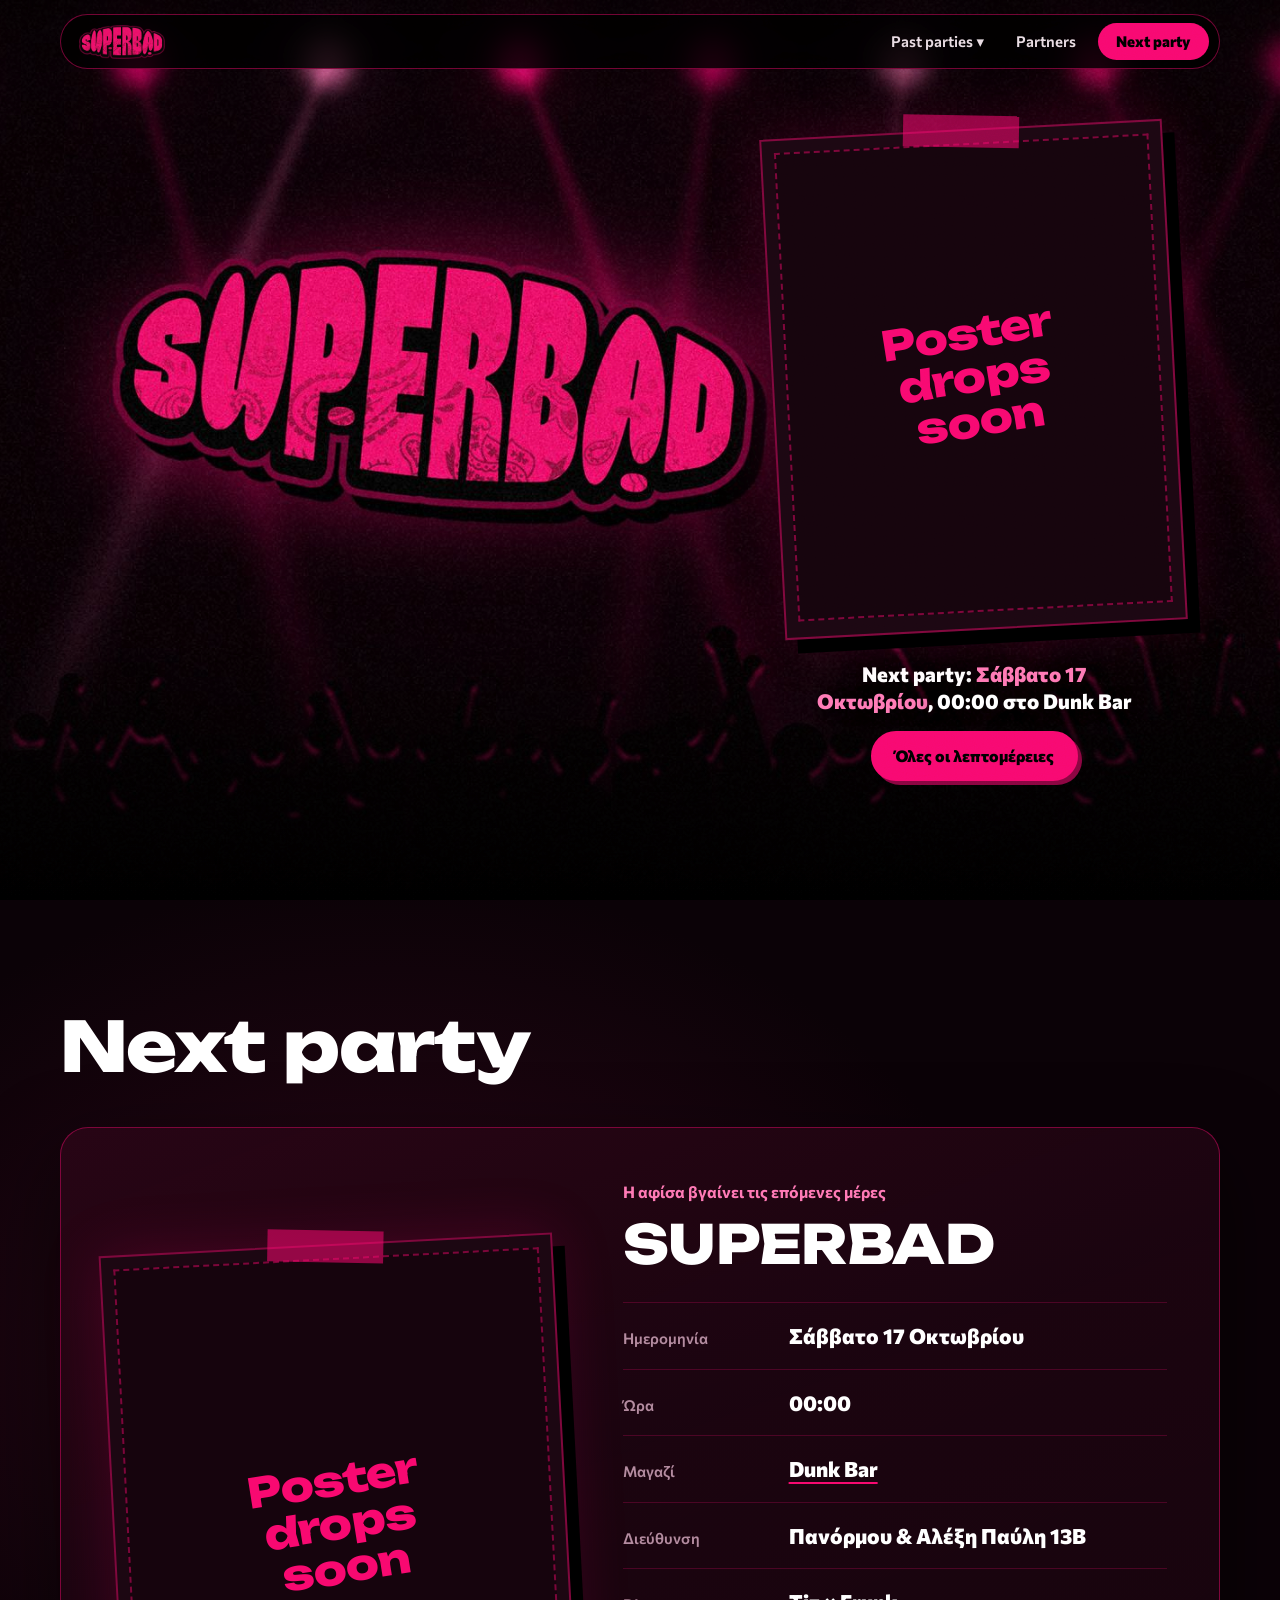
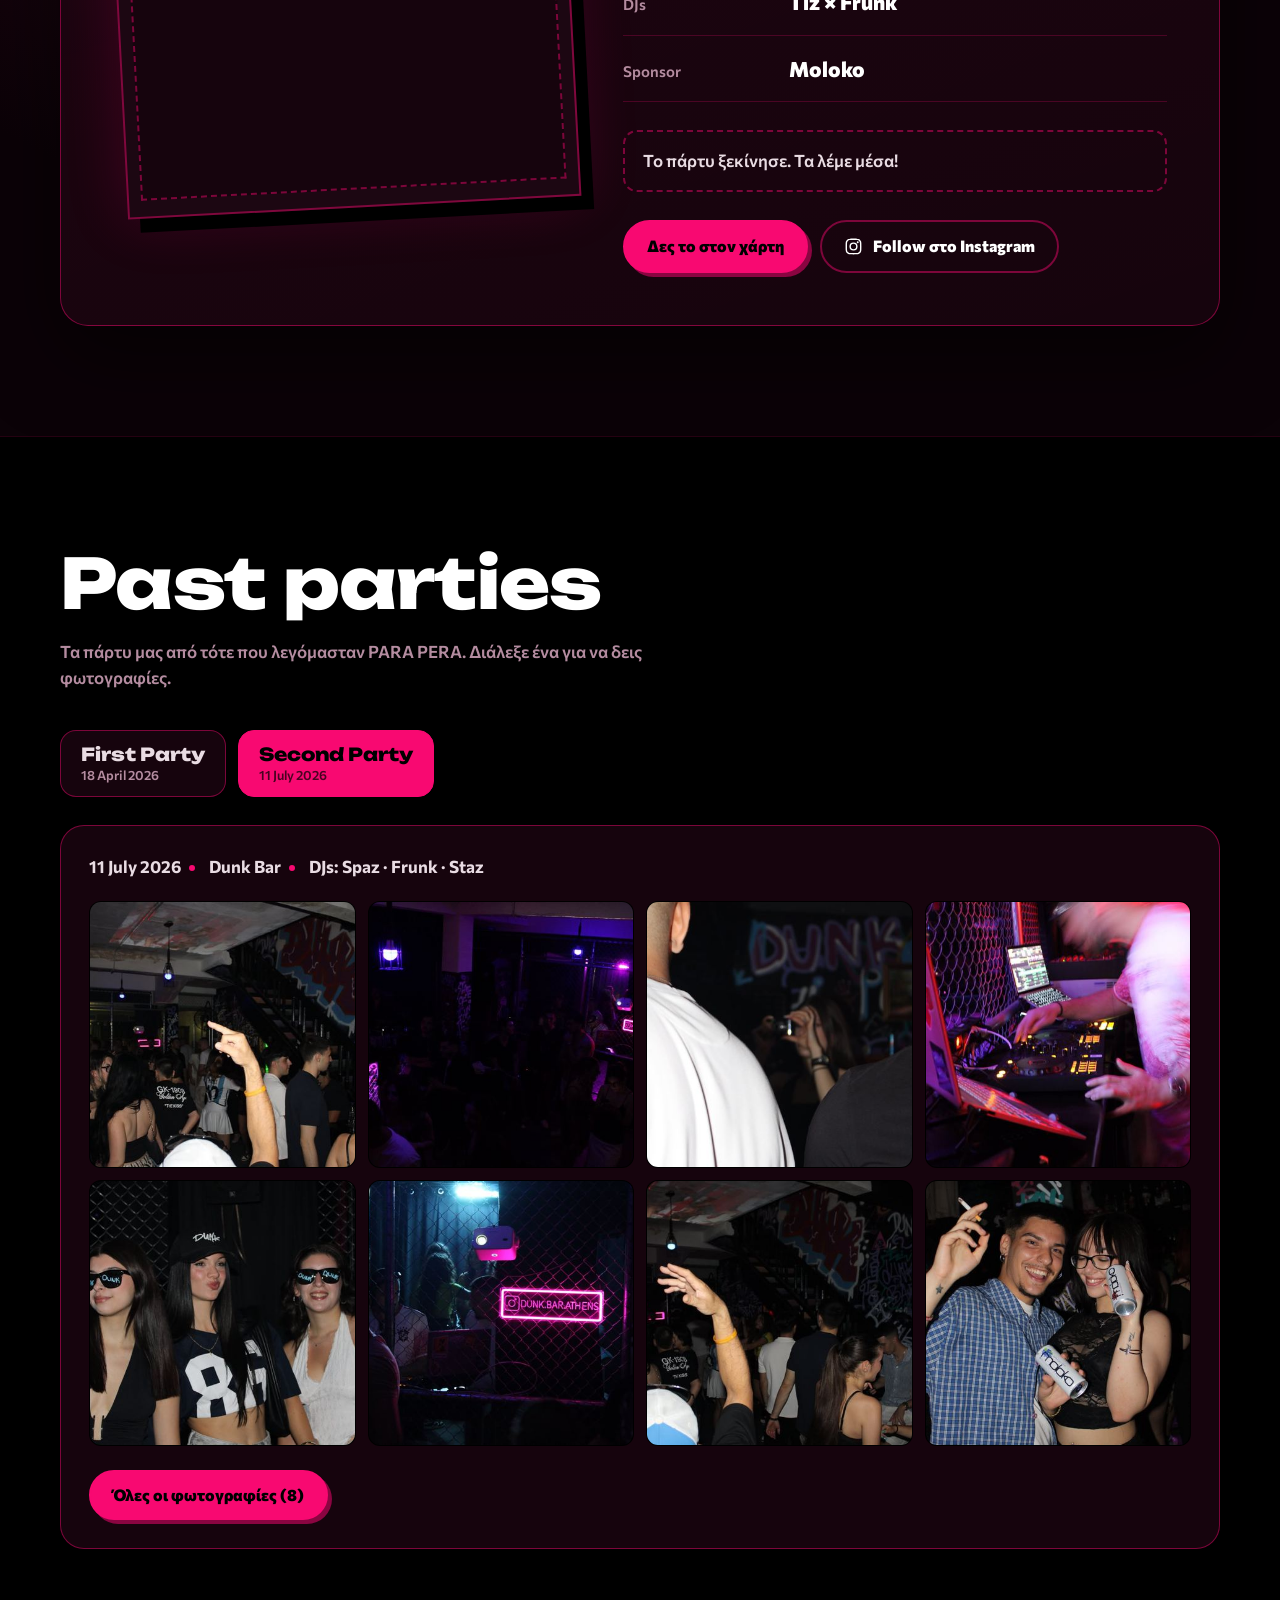
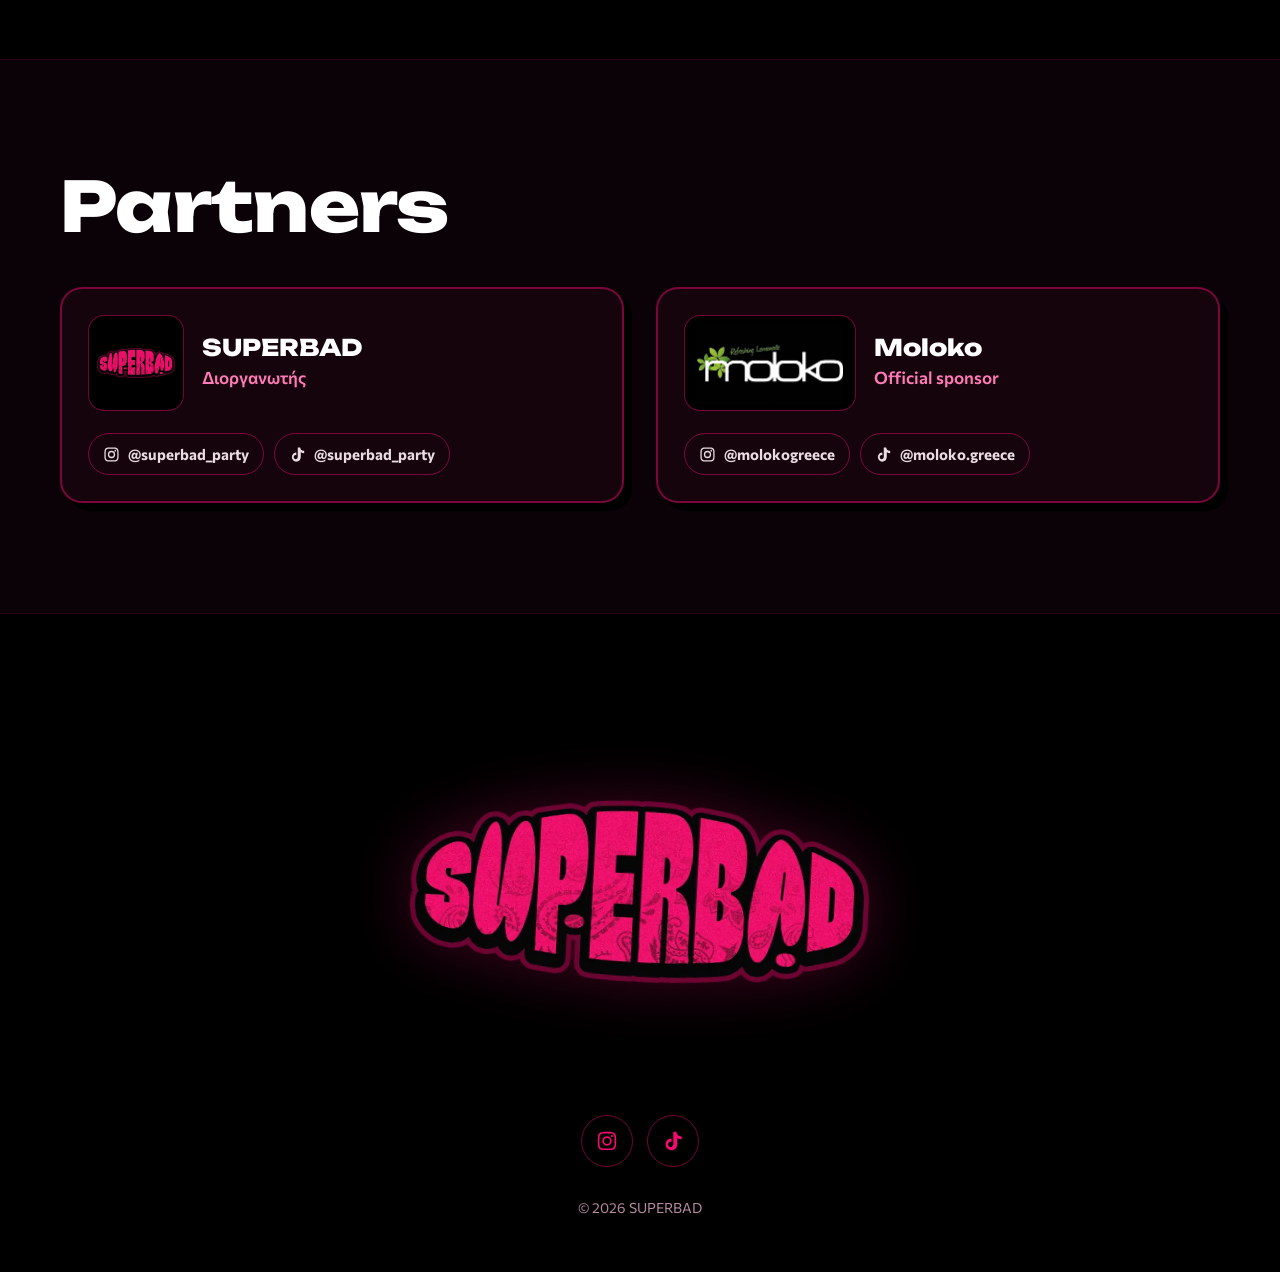
==== index.html @ ef4e2b8a "Add files via upload" ====
<!DOCTYPE html>
<html lang="el">
<head>
<meta charset="UTF-8">
<meta name="viewport" content="width=device-width, initial-scale=1">
<title>SUPERBAD</title>
<meta name="description" content="SUPERBAD — φοιτητικό πάρτυ. Ημερομηνία, μαγαζί και lineup του επόμενου πάρτυ.">
<meta property="og:title" content="SUPERBAD">
<meta property="og:description" content="Φοιτητικό πάρτυ. Δες πότε και πού είναι το επόμενο.">
<meta property="og:image" content="logo-sticker.svg">
<meta property="og:type" content="website">
<meta name="color-scheme" content="dark">
<meta name="theme-color" content="#000000">
<link rel="icon" href="logo-sticker.svg" type="image/svg+xml">

<!-- Βάφει μαύρο πριν φορτώσει το CSS, για να μην αναβοσβήνει λευκό -->
<style>html,body{background:#000;margin:0}</style>

<link rel="preconnect" href="https://fonts.googleapis.com">
<link rel="preconnect" href="https://fonts.gstatic.com" crossorigin>
<link rel="stylesheet" href="https://fonts.googleapis.com/css2?family=Unbounded:wght@700;800&family=Commissioner:wght@400;600;700;800&display=swap">
<link rel="stylesheet" href="styles.css?v=7">
</head>
<body>
<svg width="0" height="0" style="position:absolute" aria-hidden="true">
  <symbol id="i-ig" viewBox="0 0 24 24"><path fill="currentColor" d="M12 2c2.717 0 3.056.01 4.122.06 1.065.05 1.79.217 2.428.465.66.254 1.216.598 1.772 1.153.509.5.902 1.105 1.153 1.772.247.637.415 1.363.465 2.428.047 1.066.06 1.405.06 4.122 0 2.717-.01 3.056-.06 4.122-.05 1.065-.218 1.79-.465 2.428a4.883 4.883 0 0 1-1.153 1.772c-.5.508-1.104.902-1.772 1.153-.637.247-1.363.415-2.428.465-1.066.047-1.405.06-4.122.06-2.717 0-3.056-.01-4.122-.06-1.065-.05-1.79-.218-2.428-.465a4.89 4.89 0 0 1-1.772-1.153 4.904 4.904 0 0 1-1.153-1.772c-.248-.637-.415-1.363-.465-2.428C2.013 15.056 2 14.717 2 12c0-2.717.01-3.056.06-4.122.05-1.066.217-1.79.465-2.428a4.88 4.88 0 0 1 1.153-1.772A4.897 4.897 0 0 1 5.45 2.525c.638-.248 1.362-.415 2.428-.465C8.944 2.013 9.283 2 12 2zm0 1.802c-2.67 0-2.987.01-4.04.059-.976.045-1.505.207-1.858.344-.466.181-.8.398-1.15.748-.35.35-.566.683-.747 1.15-.137.353-.3.882-.344 1.857-.05 1.053-.06 1.37-.06 4.04 0 2.67.01 2.987.06 4.04.045.976.207 1.505.344 1.858.181.466.397.8.747 1.15.35.35.684.566 1.15.747.353.137.882.3 1.858.344 1.052.05 1.369.06 4.04.06 2.67 0 2.987-.01 4.04-.06.976-.045 1.505-.207 1.857-.344.467-.181.8-.398 1.15-.748.35-.35.566-.683.747-1.15.137-.352.3-.881.344-1.857.05-1.053.06-1.37.06-4.04 0-2.67-.01-2.987-.06-4.04-.045-.976-.207-1.504-.344-1.857a3.097 3.097 0 0 0-.747-1.15 3.098 3.098 0 0 0-1.15-.748c-.352-.137-.881-.3-1.857-.344-1.053-.05-1.37-.06-4.04-.06zm0 3.064a5.135 5.135 0 1 1 0 10.27 5.135 5.135 0 0 1 0-10.27zm0 8.468a3.333 3.333 0 1 0 0-6.666 3.333 3.333 0 0 0 0 6.666zm6.538-8.671a1.2 1.2 0 1 1-2.4 0 1.2 1.2 0 0 1 2.4 0z"/></symbol>
  <symbol id="i-tt" viewBox="0 0 24 24"><path fill="currentColor" d="M19.59 6.69a4.83 4.83 0 0 1-3.77-4.25V2h-3.45v13.67a2.89 2.89 0 0 1-5.2 1.74 2.89 2.89 0 0 1 2.31-4.64 2.93 2.93 0 0 1 .88.13V9.4a6.84 6.84 0 0 0-1-.05A6.33 6.33 0 0 0 5.8 20.1a6.34 6.34 0 0 0 10.86-4.43V8.66a8.16 8.16 0 0 0 4.77 1.52V6.7a4.85 4.85 0 0 1-1.84-.01Z"/></symbol>
</svg>

<!-- NAV -->
<header class="site-nav">
  <a href="#home" class="nav-logo" aria-label="SUPERBAD, αρχή σελίδας"><img src="logo-sticker.svg" alt="SUPERBAD" width="81" height="34"></a>
  <nav class="nav-links" aria-label="Κύριο μενού">
    <div class="nav-past" id="navPast" hidden>
      <button class="nav-past-trigger" id="navPastTrigger" type="button" aria-expanded="false" aria-controls="navPastMenu">Past parties ▾</button>
      <div class="nav-past-menu" id="navPastMenu"></div>
    </div>
    <a href="#partners" class="nav-link">Partners</a>
    <a href="#next" class="nav-cta">Next party</a>
  </nav>
  <button class="nav-mobile-btn" id="mobileBtn" type="button" aria-expanded="false" aria-controls="mobileMenu">Menu</button>
</header>
<div class="nav-mobile-menu" id="mobileMenu">
  <a href="#next" onclick="closeMobile()">Next party</a>
  <div id="mobilePastList"></div>
  <a href="#partners" onclick="closeMobile()">Partners</a>
</div>

<!-- HERO: video με το logo αριστερά, αφίσα δεξιά -->
<section class="hero" id="home">
  <div class="hero-media">
    <video class="hero-video" autoplay muted loop playsinline preload="auto" disablepictureinpicture disableremoteplayback poster="hero-bg.jpg">
      <source src="hero.mp4" type="video/mp4">
      <source src="hero.mov" type="video/mp4">
    </video>
    <div class="hero-shade"></div>
  </div>

  <div class="hero-inner">
    <h1 class="sr-only">SUPERBAD</h1>
    <div class="hero-side">
      <figure class="poster hero-poster">
        <div class="poster-ph"><span class="display">Poster<br>drops<br>soon</span></div>
        <img class="js-poster" alt="Αφίσα του επόμενου πάρτυ" hidden>
      </figure>
      <p class="hero-sub" id="heroSub">Το επόμενο πάρτυ ανακοινώνεται σύντομα.</p>
      <a class="btn hero-btn" href="#next">Όλες οι λεπτομέρειες</a>
    </div>
  </div>

</section>

<!-- NEXT PARTY -->
<section class="section next" id="next">
  <div class="wrap">
    <h2 class="section-title display">Next party</h2>

    <div class="party">
      <figure class="poster">
        <div class="poster-ph"><span class="display">Poster<br>drops<br>soon</span></div>
        <img class="js-poster" alt="Αφίσα του επόμενου πάρτυ" hidden>
      </figure>

      <article class="info" aria-labelledby="nName">
        <p id="nTagline" class="info-tag">Coming soon</p>
        <h3 id="nName" class="info-title display">SUPERBAD</h3>
        <dl class="info-rows">
          <div class="info-row"><dt>Ημερομηνία</dt><dd id="nDate">TBA</dd></div>
          <div class="info-row"><dt>Ώρα</dt><dd id="nTime">TBA</dd></div>
          <div class="info-row"><dt>Μαγαζί</dt><dd id="nVenue">TBA</dd></div>
          <div class="info-row"><dt>Διεύθυνση</dt><dd id="nAddress">TBA</dd></div>
          <div class="info-row"><dt>DJs</dt><dd id="nOnDeck">TBA</dd></div>
          <div class="info-row"><dt>Sponsor</dt><dd id="nSponsor">TBA</dd></div>
        </dl>

        <div class="countdown" id="countdown" hidden>
          <div class="cd-unit"><span class="cd-num" id="cdD">00</span><span class="cd-lbl">μέρες</span></div>
          <div class="cd-unit"><span class="cd-num" id="cdH">00</span><span class="cd-lbl">ώρες</span></div>
          <div class="cd-unit"><span class="cd-num" id="cdM">00</span><span class="cd-lbl">λεπτά</span></div>
          <div class="cd-unit"><span class="cd-num" id="cdS">00</span><span class="cd-lbl">δεύτ.</span></div>
        </div>
        <p class="soon-note" id="soonNote">Η ημερομηνία βγαίνει σύντομα. Κάνε follow για να μη το χάσεις.</p>

        <div class="info-actions">
          <a class="btn" id="nMap" href="#" target="_blank" rel="noopener" hidden>Δες το στον χάρτη</a>
          <a class="btn ghost" id="nCta" href="https://www.instagram.com/superbad_party/" target="_blank" rel="noopener"><svg aria-hidden="true"><use href="#i-ig"/></svg>Follow στο Instagram</a>
        </div>
      </article>
    </div>
  </div>
</section>

<!-- PAST PARTIES (από το PAST_EVENTS στο events.js) -->
<section class="section past" id="past" hidden>
  <div class="wrap">
    <h2 class="section-title display">Past parties</h2>
    <p class="past-intro">Τα πάρτυ μας από τότε που λεγόμασταν PARA PERA. Διάλεξε ένα για να δεις φωτογραφίες.</p>
    <div class="pp-tabs" id="ppTabs" role="tablist" aria-label="Προηγούμενα πάρτυ"></div>
    <div class="pp-panel" id="ppPanel" role="tabpanel"></div>
  </div>
</section>

<!-- PARTNERS -->
<section class="section partners" id="partners">
  <div class="wrap">
    <h2 class="section-title display">Partners</h2>
    <div class="partner-row">

      <div class="partner">
        <div class="partner-head">
          <img src="logo-sticker.svg" alt="" class="partner-logo">
          <div>
            <div class="partner-name">SUPERBAD</div>
            <div class="partner-role">Διοργανωτής</div>
          </div>
        </div>
        <div class="partner-links">
          <a class="chip js-ig" href="https://www.instagram.com/superbad_party/" target="_blank" rel="noopener"><svg aria-hidden="true"><use href="#i-ig"/></svg><span class="js-ig-handle">@superbad_party</span></a>
          <a class="chip js-tt" href="https://www.tiktok.com/@superbad_party" target="_blank" rel="noopener"><svg aria-hidden="true"><use href="#i-tt"/></svg><span class="js-tt-handle">@superbad_party</span></a>
        </div>
      </div>

      <div class="partner">
        <div class="partner-head">
          <img src="moloko-logo.jpg" alt="" class="partner-logo rect">
          <div>
            <div class="partner-name">Moloko</div>
            <div class="partner-role">Official sponsor</div>
          </div>
        </div>
        <div class="partner-links">
          <a class="chip" href="https://www.instagram.com/molokogreece/" target="_blank" rel="noopener"><svg aria-hidden="true"><use href="#i-ig"/></svg><span>@molokogreece</span></a>
          <a class="chip" href="https://www.tiktok.com/@moloko.greece" target="_blank" rel="noopener"><svg aria-hidden="true"><use href="#i-tt"/></svg><span>@moloko.greece</span></a>
        </div>
      </div>

    </div>
  </div>
</section>

<!-- FOOTER -->
<footer class="site-footer">
  <img src="logo-sticker.svg" alt="SUPERBAD" class="footer-logo" width="900" height="375" loading="lazy">
  <div class="footer-social">
    <a class="js-ig" href="https://www.instagram.com/superbad_party/" target="_blank" rel="noopener" aria-label="Instagram"><svg aria-hidden="true"><use href="#i-ig"/></svg></a>
    <a class="js-tt" href="https://www.tiktok.com/@superbad_party" target="_blank" rel="noopener" aria-label="TikTok"><svg aria-hidden="true"><use href="#i-tt"/></svg></a>
  </div>
  <p class="footer-copy">© <span id="yr"></span> SUPERBAD</p>
</footer>

<script src="events.js?v=7"></script>
<script>
document.getElementById('yr').textContent = new Date().getFullYear();
const $ = id => document.getElementById(id);
const isSet = v => v && v !== 'TBA';

/* Social links από το SOCIALS στο events.js */
if (typeof SOCIALS !== 'undefined') {
  document.querySelectorAll('.js-ig').forEach(a => a.href = `https://www.instagram.com/${SOCIALS.instagram}/`);
  document.querySelectorAll('.js-tt').forEach(a => a.href = `https://www.tiktok.com/@${SOCIALS.tiktok}`);
  document.querySelectorAll('.js-ig-handle').forEach(s => s.textContent = '@' + SOCIALS.instagram);
  document.querySelectorAll('.js-tt-handle').forEach(s => s.textContent = '@' + SOCIALS.tiktok);
  $('nCta').href = `https://www.instagram.com/${SOCIALS.instagram}/`;
}

/* Next party */
const N = typeof NEXT_EVENT !== 'undefined' ? NEXT_EVENT : {};
if (N.poster) {
  document.querySelectorAll('.js-poster').forEach(img => { img.src = N.poster; img.hidden = false; });
  document.querySelectorAll('.poster-ph').forEach(ph => ph.hidden = true);
}
const setText = (id, v) => { if (v) $(id).textContent = v; };
setText('nName', N.name);
setText('nTagline', N.tagline);
setText('nDate', N.date);
setText('nTime', N.time);
setText('nAddress', N.address);
setText('nSponsor', N.sponsor);
if (N.onDeck) $('nOnDeck').textContent = Array.isArray(N.onDeck) ? N.onDeck.join(' × ') : N.onDeck;
if (N.venueUrl && isSet(N.venue)) {
  $('nVenue').innerHTML = `<a href="${N.venueUrl}" target="_blank" rel="noopener">${N.venue}</a>`;
  $('nMap').href = N.venueUrl; $('nMap').hidden = false;
} else setText('nVenue', N.venue);

/* Γραμμή κάτω από την αφίσα στην πρώτη οθόνη */
if (isSet(N.date)) {
  $('heroSub').innerHTML = `Next party: <span>${N.date}</span>${isSet(N.time) ? ', ' + N.time : ''}${isSet(N.venue) ? ' στο ' + N.venue : ''}`;
}

/* Countdown: δείχνεται μόνο όταν υπάρχει iso ημερομηνία */
if (N.iso && !isNaN(new Date(N.iso))) {
  const target = new Date(N.iso).getTime();
  const pad = n => String(n).padStart(2, '0');
  const tick = () => {
    const d = Math.max(0, target - Date.now());
    $('cdD').textContent = pad(Math.floor(d / 864e5));
    $('cdH').textContent = pad(Math.floor(d / 36e5) % 24);
    $('cdM').textContent = pad(Math.floor(d / 6e4) % 60);
    $('cdS').textContent = pad(Math.floor(d / 1e3) % 60);
    if (d === 0) { $('countdown').hidden = true; $('soonNote').hidden = false; $('soonNote').textContent = 'Το πάρτυ ξεκίνησε. Τα λέμε μέσα!'; }
  };
  $('countdown').hidden = false; $('soonNote').hidden = true;
  tick(); setInterval(tick, 1000);
}

/* Past parties: εμφανίζονται μόνο αν υπάρχουν */
const PAST = typeof PAST_EVENTS !== 'undefined' ? PAST_EVENTS : [];
if (PAST.length) {
  $('past').hidden = false;
  $('navPast').hidden = false;
  const thumbsOf = e => (typeof getThumbUrls === 'function' ? getThumbUrls(e) : getPhotoUrls(e));
  $('ppTabs').innerHTML = PAST.map((e, i) =>
    `<button class="pp-tab" type="button" role="tab" data-i="${i}" aria-selected="false">${e.label}<small>${e.date}</small></button>`).join('');
  const showParty = i => {
    const e = PAST[i];
    document.querySelectorAll('.pp-tab').forEach(t => t.setAttribute('aria-selected', t.dataset.i == i));
    const thumbs = thumbsOf(e);
    const meta = [e.date, e.venue, e.lineup ? 'DJs: ' + e.lineup : ''].filter(Boolean);
    $('ppPanel').innerHTML = `
      <p class="pp-meta">${meta.map(m => `<span>${m}</span>`).join('')}</p>
      <div class="pp-grid">${thumbs.slice(0, 8).map((t, k) =>
        `<a class="pp-photo" href="past.html?event=${e.slug}&photo=${k + 1}" aria-label="Φωτογραφία ${k + 1}"><img src="${t}" alt="" loading="lazy" onerror="this.onerror=null;this.src=this.src.replace('/thumbs/','/')"></a>`).join('')}</div>
      <a class="btn pp-all" href="past.html?event=${e.slug}">Όλες οι φωτογραφίες (${thumbs.length})</a>`;
  };
  document.querySelectorAll('.pp-tab').forEach(t => t.addEventListener('click', () => showParty(+t.dataset.i)));
  showParty(PAST.length - 1);
  $('navPastMenu').innerHTML = PAST.map(e => `<a href="past.html?event=${e.slug}">${e.label}</a>`).join('');
  $('mobilePastList').innerHTML = PAST.map(e => `<a href="past.html?event=${e.slug}" onclick="closeMobile()">${e.label}</a>`).join('');

  const trigger = $('navPastTrigger'), menu = $('navPastMenu');
  trigger.addEventListener('click', e => {
    e.stopPropagation();
    const open = menu.classList.toggle('open');
    trigger.setAttribute('aria-expanded', open);
  });
  document.addEventListener('click', e => {
    if (!$('navPast').contains(e.target)) { menu.classList.remove('open'); trigger.setAttribute('aria-expanded', false); }
  });
}

/* Mobile menu */
const mBtn = $('mobileBtn'), mMenu = $('mobileMenu');
mBtn.addEventListener('click', () => {
  const o = mMenu.classList.toggle('open');
  mBtn.textContent = o ? 'Close' : 'Menu';
  mBtn.setAttribute('aria-expanded', o);
});
/* Video: παίζει μόνο του. Αν το κινητό το μπλοκάρει (π.χ. εξοικονόμηση μπαταρίας),
   δείχνουμε την ακίνητη εικόνα αντί για κουμπί play. */
const heroVideo = document.querySelector('.hero-video');
if (heroVideo) {
  heroVideo.muted = true; heroVideo.defaultMuted = true;
  const p = heroVideo.play();
  if (p && p.catch) p.catch(() => heroVideo.classList.add('no-autoplay'));
  const retry = () => heroVideo.play().then(() => heroVideo.classList.remove('no-autoplay')).catch(() => {});
  document.addEventListener('touchstart', retry, { once: true, passive: true });
  document.addEventListener('click', retry, { once: true });
}

function closeMobile() {
  mMenu.classList.remove('open');
  mBtn.textContent = 'Menu';
  mBtn.setAttribute('aria-expanded', false);
}
</script>
</body>
</html>
---- styles.css ----
/* =========================================================
   SUPERBAD — styles.css
   Σκοτεινό site: μαύρο / σκούρο μωβ-ροζ, με το ροζ του logo
   μόνο σαν τόνο (τίτλοι, κουμπιά, περιγράμματα).
   ========================================================= */

:root {
  --pink:    #F80971;   /* το ροζ του logo */
  --pink-lt: #FF7AB6;
  --bruise:  #8A0541;   /* σκούρο ροζ από το paisley */
  --ink:     #000000;
  --night:   #0B0207;   /* φόντο ενοτήτων */
  --plum:    #16040D;   /* κάρτες */
  --line:    rgba(248, 9, 113, .45);
  --white:   #FFFFFF;
  --soft:    #E9DCE3;   /* κείμενο, πιο μαλακό από το λευκό */
  --muted:   #B48CA0;

  --f-display: "Unbounded", "Commissioner", "Arial Black", system-ui, sans-serif;
  --f-body:    "Commissioner", system-ui, -apple-system, "Segoe UI", sans-serif;
}

*, *::before, *::after { box-sizing: border-box; }
html { scroll-behavior: smooth; scroll-padding-top: 90px; }
body {
  margin: 0;
  background: var(--ink);
  color: var(--soft);
  font-family: var(--f-body);
  font-size: 17px;
  line-height: 1.5;
  -webkit-font-smoothing: antialiased;
  overflow-x: hidden;
}
img { max-width: 100%; display: block; }
a { color: inherit; }
::selection { background: var(--pink); color: var(--ink); }
:focus-visible { outline: 3px solid var(--pink-lt); outline-offset: 3px; border-radius: 4px; }
[hidden] { display: none !important; }

/* κόκκος, σαν το print του logo */
body::after {
  content: ""; position: fixed; inset: 0; pointer-events: none; z-index: 100;
  opacity: .10; mix-blend-mode: overlay;
  background-image: url("data:image/svg+xml,%3Csvg xmlns='http://www.w3.org/2000/svg' width='160' height='160'%3E%3Cfilter id='n'%3E%3CfeTurbulence type='fractalNoise' baseFrequency='.9' numOctaves='2' stitchTiles='stitch'/%3E%3C/filter%3E%3Crect width='100%25' height='100%25' filter='url(%23n)'/%3E%3C/svg%3E");
}

.display { font-family: var(--f-display); font-weight: 800; line-height: 1.05; letter-spacing: -.01em; }
.sr-only { position: absolute; width: 1px; height: 1px; overflow: hidden; clip: rect(0 0 0 0); white-space: nowrap; }

/* ---------------- NAV ---------------- */
.site-nav {
  position: fixed; top: 14px; left: 50%; transform: translateX(-50%);
  width: min(1160px, calc(100% - 28px)); z-index: 50;
  display: flex; align-items: center; justify-content: space-between; gap: 16px;
  padding: 8px 10px 8px 18px;
  background: rgba(0,0,0,.82); backdrop-filter: blur(10px); -webkit-backdrop-filter: blur(10px);
  border: 1.5px solid var(--line); border-radius: 999px;
}
.nav-logo img { height: 34px; width: auto; }
.nav-links { display: flex; align-items: center; gap: 4px; }
.nav-link, .nav-past-trigger {
  font: 600 15px/1 var(--f-body); color: var(--soft); text-decoration: none;
  padding: 10px 14px; border-radius: 999px; background: none; border: 0; cursor: pointer;
}
.nav-link:hover, .nav-past-trigger:hover { color: var(--pink-lt); }
.nav-cta {
  font: 800 15px/1 var(--f-body); color: var(--ink); text-decoration: none;
  background: var(--pink); padding: 11px 18px; border-radius: 999px; margin-left: 4px;
}
.nav-cta:hover { background: var(--pink-lt); }
.nav-past { position: relative; }
.nav-past-menu {
  display: none; position: absolute; top: calc(100% + 12px); left: 50%; transform: translateX(-50%);
  min-width: 200px; padding: 8px; background: var(--plum); border: 1.5px solid var(--line); border-radius: 14px;
  box-shadow: 0 18px 40px rgba(0,0,0,.6);
}
.nav-past-menu.open { display: grid; }
.nav-past-menu a { padding: 10px 12px; border-radius: 8px; text-decoration: none; font-weight: 700; color: var(--soft); }
.nav-past-menu a:hover { background: var(--pink); color: var(--ink); }
.nav-mobile-btn { display: none; }
.nav-mobile-menu { display: none; }

/* ---------------- HERO ---------------- */
.hero { position: relative; min-height: 100svh; overflow: hidden; background: var(--ink); isolation: isolate; }
.hero-media { position: absolute; inset: 0; z-index: -1; }
/* το logo είναι στο 34% του video: το κρατάμε στο ίδιο σημείο σε κάθε οθόνη */
.hero-video { width: 100%; height: 100%; object-fit: cover; object-position: 34% 50%; display: block; }
.hero-shade {
  position: absolute; inset: 0;
  background: linear-gradient(180deg, rgba(0,0,0,.4) 0%, transparent 18%, transparent 70%, var(--ink) 100%);
}
.hero-inner {
  min-height: 100svh; display: grid; grid-template-columns: 58fr 42fr; align-items: center;
  padding: 100px 5vw 90px;
}
.hero-side { grid-column: 2; display: flex; flex-direction: column; align-items: center; text-align: center; }
.hero-poster { width: min(100%, calc(56svh * 0.8)); }
.hero-sub {
  margin: 30px 0 0; font: 800 clamp(17px, 1.6vw, 21px)/1.35 var(--f-body);
  color: var(--white); text-shadow: 0 2px 14px rgba(0,0,0,.9); text-wrap: balance; max-width: 30ch;
}
.hero-sub span { color: var(--pink-lt); }
.hero-btn { margin-top: 16px; }

/* ---------------- SECTIONS ---------------- */
.section { padding: 110px 20px; position: relative; background: var(--night); }
.section + .section { border-top: 1px solid rgba(248,9,113,.15); }
.wrap { max-width: 1160px; margin: 0 auto; }
.section-title {
  font-size: clamp(34px, 5.4vw, 72px); margin: 0 0 44px;
  color: var(--white);
}

/* Next party */
.next { background: radial-gradient(ellipse 70% 60% at 30% 40%, #2A0717 0%, var(--night) 70%); }
.party { display: grid; grid-template-columns: minmax(0, 5fr) minmax(0, 6fr); gap: 56px; align-items: center; }

/* αφίσα κολλημένη με ταινία */
.poster {
  position: relative; transform: rotate(-3deg); margin: 0;
  background: #1C0712; padding: 12px 12px 16px; border: 2px solid var(--line);
  box-shadow: 12px 14px 0 #000, 0 0 60px rgba(248,9,113,.18);
  transition: transform .35s cubic-bezier(.2,1.4,.4,1);
}
.poster:hover { transform: rotate(-1deg) scale(1.02); }
.poster img { width: 100%; height: auto; }
.poster::before {
  content: ""; position: absolute; top: -16px; left: 50%; width: 116px; height: 32px;
  transform: translateX(-50%) rotate(4deg); background: rgba(248, 9, 113, .55);
}
.poster-ph {
  aspect-ratio: 4/5; background: var(--plum); border: 2px dashed var(--line);
  display: grid; place-content: center; padding: 24px; text-align: center;
}
.poster-ph span { display: block; font-size: clamp(28px, 3.2vw, 48px); line-height: 1.08; color: var(--pink); transform: rotate(-6deg); }

/* κάρτα: αφίσα αριστερά, στοιχεία δεξιά (όπως στο PARA PERA site) */
.party, .party-card {
  background: linear-gradient(160deg, rgba(248,9,113,.08), rgba(248,9,113,.02) 45%, transparent), var(--plum);
  border: 1.5px solid var(--line); border-radius: 28px; padding: 52px;
  box-shadow: 0 30px 80px rgba(0,0,0,.55);
}
.info { min-width: 0; }
.info-tag { margin: 0 0 12px; font-weight: 700; font-size: 16px; color: var(--pink-lt); }
.info-title { font-size: clamp(34px, 4.2vw, 54px); margin: 0 0 30px; color: var(--white); }
.info-rows { margin: 0; }
.info-row {
  display: grid; grid-template-columns: 150px minmax(0, 1fr); gap: 16px; align-items: baseline;
  padding: 17px 0; border-bottom: 1px solid rgba(248,9,113,.22);
}
.info-row:first-child { border-top: 1px solid rgba(248,9,113,.22); }
.info-row dt { font-size: 15px; font-weight: 600; color: var(--muted); }
.info-row dd { margin: 0; font-size: 21px; font-weight: 800; color: var(--white); overflow-wrap: anywhere; }
.info-row a { color: var(--white); text-decoration-color: var(--pink); text-underline-offset: 5px; }
.info-row a:hover { color: var(--pink-lt); }
.info-actions { display: flex; flex-wrap: wrap; gap: 12px; margin-top: 28px; }

.countdown { display: flex; gap: 10px; margin-top: 30px; }
.cd-unit {
  flex: 1; text-align: center; background: #000; border: 1.5px solid var(--line);
  border-radius: 14px; padding: 12px 4px 10px;
}
.cd-num { font: 800 clamp(24px, 3vw, 34px)/1.1 var(--f-display); display: block; color: var(--pink); font-variant-numeric: tabular-nums; }
.cd-lbl { font-size: 13px; font-weight: 700; color: var(--muted); }
.soon-note {
  margin-top: 28px; padding: 16px 18px; border: 2px dashed var(--line); border-radius: 14px;
  font-weight: 600; color: var(--soft);
}

.btn {
  display: inline-flex; align-items: center; gap: 10px;
  font: 800 16px/1 var(--f-body); color: var(--ink); text-decoration: none;
  background: var(--pink); padding: 15px 22px; border-radius: 999px; border: 2px solid var(--pink);
  box-shadow: 4px 4px 0 var(--bruise);
  transition: transform .15s, box-shadow .15s, background .15s;
}
.btn:hover { background: var(--pink-lt); transform: translate(-2px,-2px); box-shadow: 6px 6px 0 var(--bruise); }
.btn:active { transform: translate(2px,2px); box-shadow: 1px 1px 0 var(--bruise); }
.btn.ghost { background: transparent; color: var(--white); border-color: var(--line); box-shadow: none; }
.btn.ghost:hover { border-color: var(--pink); color: var(--pink-lt); transform: none; }
.btn svg { width: 19px; height: 19px; }

/* Past parties */
.past { background: var(--ink); }
.past-intro { margin: -24px 0 40px; color: var(--muted); font-weight: 600; max-width: 60ch; }
.past-grid { display: grid; grid-template-columns: repeat(auto-fit, minmax(260px, 340px)); gap: 40px; justify-content: center; }
.past-card {
  display: block; background: var(--plum); padding: 12px 12px 18px; text-decoration: none; color: var(--soft);
  border: 2px solid var(--line); box-shadow: 8px 8px 0 #000;
  transition: transform .3s cubic-bezier(.2,1.4,.4,1), border-color .2s;
}
.past-card:nth-child(odd)  { transform: rotate(-2deg); }
.past-card:nth-child(even) { transform: rotate(1.6deg); }
.past-card:hover { transform: rotate(0) translateY(-6px); border-color: var(--pink); }
.past-card .thumb { aspect-ratio: 4/5; overflow: hidden; background: #000; }
.past-card .thumb img { width: 100%; height: 100%; object-fit: cover; }
.past-card .name { font: 800 21px/1.2 var(--f-display); margin-top: 14px; color: var(--white); }
.past-card .meta { font-weight: 600; color: var(--pink-lt); margin-top: 4px; }
.past-card .more { display: inline-block; margin-top: 10px; font-weight: 700; color: var(--muted); }

/* Partners */
.partners { background: var(--night); }
.partner-row { display: grid; grid-template-columns: repeat(auto-fit, minmax(280px, 1fr)); gap: 32px; }
.partner {
  background: var(--plum); border: 2px solid var(--line); border-radius: 22px; padding: 26px;
  box-shadow: 8px 8px 0 #000;
}
.partner-head { display: flex; align-items: center; gap: 18px; }
.partner-logo { width: 96px; height: 96px; border-radius: 16px; border: 1.5px solid var(--line); object-fit: contain; background: #000; padding: 8px; }
.partner-logo.rect { width: 172px; object-fit: contain; padding: 6px 8px; background: #000; flex-shrink: 0; }
.partner-name { font: 800 23px/1.15 var(--f-display); color: var(--white); }
.partner-role { font-weight: 600; color: var(--pink-lt); margin-top: 4px; }
.partner-links { display: flex; flex-wrap: wrap; gap: 10px; margin-top: 22px; }
.chip {
  display: inline-flex; align-items: center; gap: 8px; text-decoration: none;
  font-weight: 700; font-size: 15px; color: var(--soft);
  padding: 9px 14px; border: 1.5px solid var(--line); border-radius: 999px;
}
.chip:hover { background: var(--pink); border-color: var(--pink); color: var(--ink); }
.chip svg { width: 17px; height: 17px; }

/* ---------------- FOOTER ---------------- */
.site-footer { background: var(--ink); padding: 90px 20px 40px; text-align: center; overflow: hidden; border-top: 1px solid rgba(248,9,113,.15); }
.footer-logo { width: min(460px, 78vw); margin: 0 auto; transform: rotate(3deg); filter: drop-shadow(0 0 30px rgba(248,9,113,.25)); }
.footer-social { display: flex; justify-content: center; gap: 14px; margin-top: 36px; }
.footer-social a {
  width: 52px; height: 52px; display: grid; place-items: center; border-radius: 50%;
  border: 1.5px solid var(--line); color: var(--pink);
}
.footer-social a:hover { background: var(--pink); color: var(--ink); }
.footer-social svg { width: 22px; height: 22px; }
.footer-copy { margin-top: 30px; color: var(--muted); font-size: 14px; }

/* ---------------- PAST EVENT PAGE ---------------- */
.detail { background: var(--night); min-height: 100vh; padding: 130px 20px 90px; }
.back-link {
  font: 800 15px/1 var(--f-body); color: var(--ink); text-decoration: none;
  background: var(--pink); padding: 11px 18px; border-radius: 999px;
}
.back-link:hover { background: var(--pink-lt); }
.detail-title { font-size: clamp(26px, 4.2vw, 54px); margin: 0 0 40px; color: var(--white); }
.detail-top { display: grid; grid-template-columns: minmax(0, 4fr) minmax(0, 6fr); gap: 52px; align-items: center; }
.detail-top .poster { transform: rotate(-2.5deg); }
.gallery-head { display: flex; align-items: baseline; justify-content: space-between; gap: 16px; margin: 80px 0 24px; flex-wrap: wrap; }
.gallery-title { font-size: clamp(30px, 4vw, 48px); margin: 0; color: var(--white); }
.gallery-count { font-weight: 700; color: var(--pink-lt); }
.photo-grid { display: grid; grid-template-columns: repeat(auto-fill, minmax(220px, 1fr)); gap: 16px; }
.photo-item {
  aspect-ratio: 1; overflow: hidden; cursor: zoom-in; border: 1.5px solid var(--line); background: #000;
  transition: transform .2s, border-color .2s;
}
.photo-item:hover { transform: translateY(-3px); border-color: var(--pink); }
.photo-item img { width: 100%; height: 100%; object-fit: cover; }
.empty-note { padding: 22px; border: 2px dashed var(--line); border-radius: 16px; font-weight: 600; }

.lightbox { position: fixed; inset: 0; z-index: 200; display: none; place-items: center; background: rgba(0,0,0,.95); }
.lightbox.active { display: grid; }
.lightbox-img-wrap { width: 100%; height: 100%; display: grid; place-items: center; padding: 70px; }
.lightbox-img-wrap img { max-width: 100%; max-height: 100%; object-fit: contain; }
.lightbox-topbar { position: absolute; top: 18px; left: 18px; right: 18px; display: flex; justify-content: space-between; align-items: center; z-index: 2; }
.lightbox-counter { font: 800 18px/1 var(--f-body); color: var(--pink); }
.lightbox-close, .lightbox-nav-btn {
  width: 50px; height: 50px; border-radius: 50%; border: 0; cursor: pointer;
  background: var(--pink); color: var(--ink); font: 800 26px/1 var(--f-display);
}
.lightbox-nav-btn { position: absolute; top: 50%; transform: translateY(-50%); z-index: 2; }
.lb-prev { left: 14px; } .lb-next { right: 14px; }
.lightbox-close:hover, .lightbox-nav-btn:hover { background: var(--white); }

/* ---------------- RESPONSIVE ---------------- */
@media (max-width: 900px) {
  .hero-media { position: relative; inset: auto; height: 50svh; }
  .hero-video { object-position: 19% 50%; }
  .hero-inner { display: block; min-height: 0; padding: 0 20px 70px; margin-top: -10svh; }
  .hero-side { position: relative; }
  .hero-poster { width: min(78vw, 360px); }
  .party, .detail-top { grid-template-columns: 1fr; gap: 48px; }
  .poster { max-width: min(380px, 82vw); margin: 0 auto; }
  .party, .party-card { padding: 34px 22px; border-radius: 22px; }
}
@media (max-width: 720px) {
  .nav-links { display: none; }
  .nav-mobile-btn {
    display: block; font: 800 15px/1 var(--f-body); color: var(--ink);
    background: var(--pink); border: 0; border-radius: 999px; padding: 11px 18px; cursor: pointer;
  }
  .nav-mobile-menu {
    position: fixed; top: 76px; left: 14px; right: 14px; z-index: 49;
    flex-direction: column; gap: 4px; padding: 14px;
    background: var(--plum); border: 1.5px solid var(--line); border-radius: 20px; box-shadow: 0 18px 40px rgba(0,0,0,.6);
  }
  .nav-mobile-menu.open { display: flex; }
  .nav-mobile-menu a { color: var(--soft); text-decoration: none; font: 800 20px/1 var(--f-body); padding: 12px 10px; border-radius: 10px; }
  .nav-mobile-menu a:hover { background: var(--pink); color: var(--ink); }
  .section { padding: 84px 18px; }
  .section-title { margin-bottom: 36px; }
  .info-row { grid-template-columns: 1fr; gap: 2px; padding: 13px 0; }
  .info-row dd { font-size: 19px; }
  .countdown { gap: 6px; }
  .lightbox-img-wrap { padding: 70px 10px; }
}

@media (prefers-reduced-motion: reduce) {
  html { scroll-behavior: auto; }
  .poster, .past-card, .btn, .photo-item { transition: none; }
}

/* ---------------- VIDEO: χωρίς κουμπί play στα κινητά ---------------- */
.hero-media { background: #000 url("hero-bg.jpg") 34% 50% / cover no-repeat; }
.hero-video { pointer-events: none; }
.hero-video.no-autoplay { visibility: hidden; }
.hero-video::-webkit-media-controls,
.hero-video::-webkit-media-controls-panel,
.hero-video::-webkit-media-controls-overlay-play-button,
.hero-video::-webkit-media-controls-start-playback-button { display: none !important; -webkit-appearance: none; }
@media (max-width: 900px) { .hero-media { background-position: 19% 50%; } }

/* ---------------- PAST PARTIES: επιλογή πάρτυ ---------------- */
.pp-tabs { display: flex; flex-wrap: wrap; gap: 12px; margin-bottom: 28px; }
.pp-tab {
  display: flex; flex-direction: column; align-items: flex-start; gap: 4px; cursor: pointer;
  font: 800 18px/1.1 var(--f-display); color: var(--soft); text-align: left;
  background: var(--plum); border: 1.5px solid var(--line); border-radius: 16px; padding: 14px 20px;
  transition: background .15s, border-color .15s;
}
.pp-tab small { font: 600 13px/1 var(--f-body); color: var(--muted); }
.pp-tab:hover { border-color: var(--pink); }
.pp-tab[aria-selected="true"] { background: var(--pink); border-color: var(--pink); color: var(--ink); }
.pp-tab[aria-selected="true"] small { color: rgba(0,0,0,.7); }
.pp-panel { background: var(--plum); border: 1.5px solid var(--line); border-radius: 24px; padding: 28px; }
.pp-meta { display: flex; flex-wrap: wrap; gap: 8px 22px; margin: 0 0 22px; font-weight: 700; color: var(--soft); }
.pp-meta span + span::before { content: ""; display: inline-block; width: 6px; height: 6px; border-radius: 50%; background: var(--pink); margin: 0 14px 2px -14px; }
.pp-grid { display: grid; grid-template-columns: repeat(4, 1fr); gap: 12px; }
.pp-photo { display: block; aspect-ratio: 1; overflow: hidden; border-radius: 12px; background: #000; border: 1.5px solid transparent; }
.pp-photo img { width: 100%; height: 100%; object-fit: cover; transition: transform .3s; }
.pp-photo:hover { border-color: var(--pink); }
.pp-photo:hover img { transform: scale(1.05); }
.pp-all { margin-top: 24px; }
.party-card.no-poster { grid-template-columns: 1fr; max-width: 820px; }
@media (max-width: 720px) {
  .pp-grid { grid-template-columns: repeat(2, 1fr); }
  .pp-panel { padding: 18px; }
  .pp-tab { flex: 1; }
}
@media (max-width: 720px) {
  .pp-meta { flex-direction: column; gap: 4px; }
  .pp-meta span + span::before { display: none; }
  .pp-tab { font-size: 16px; }
}
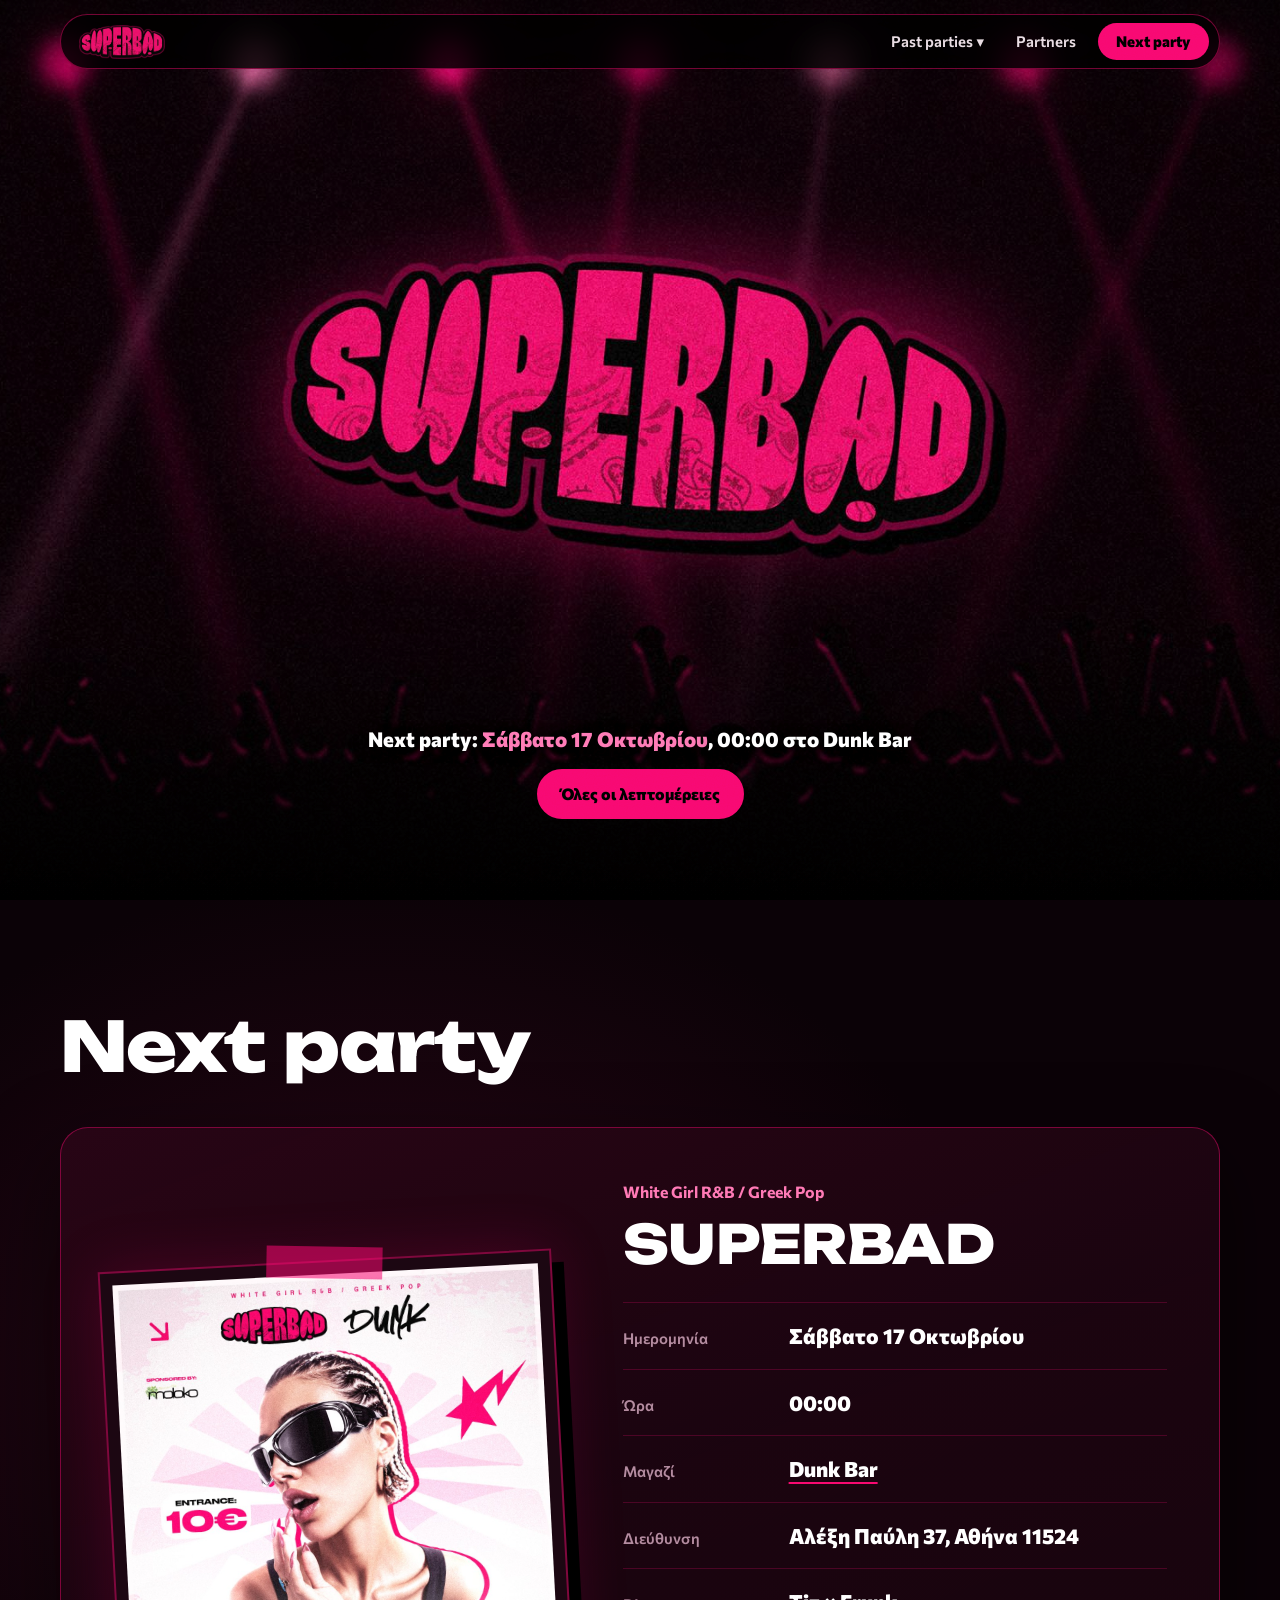
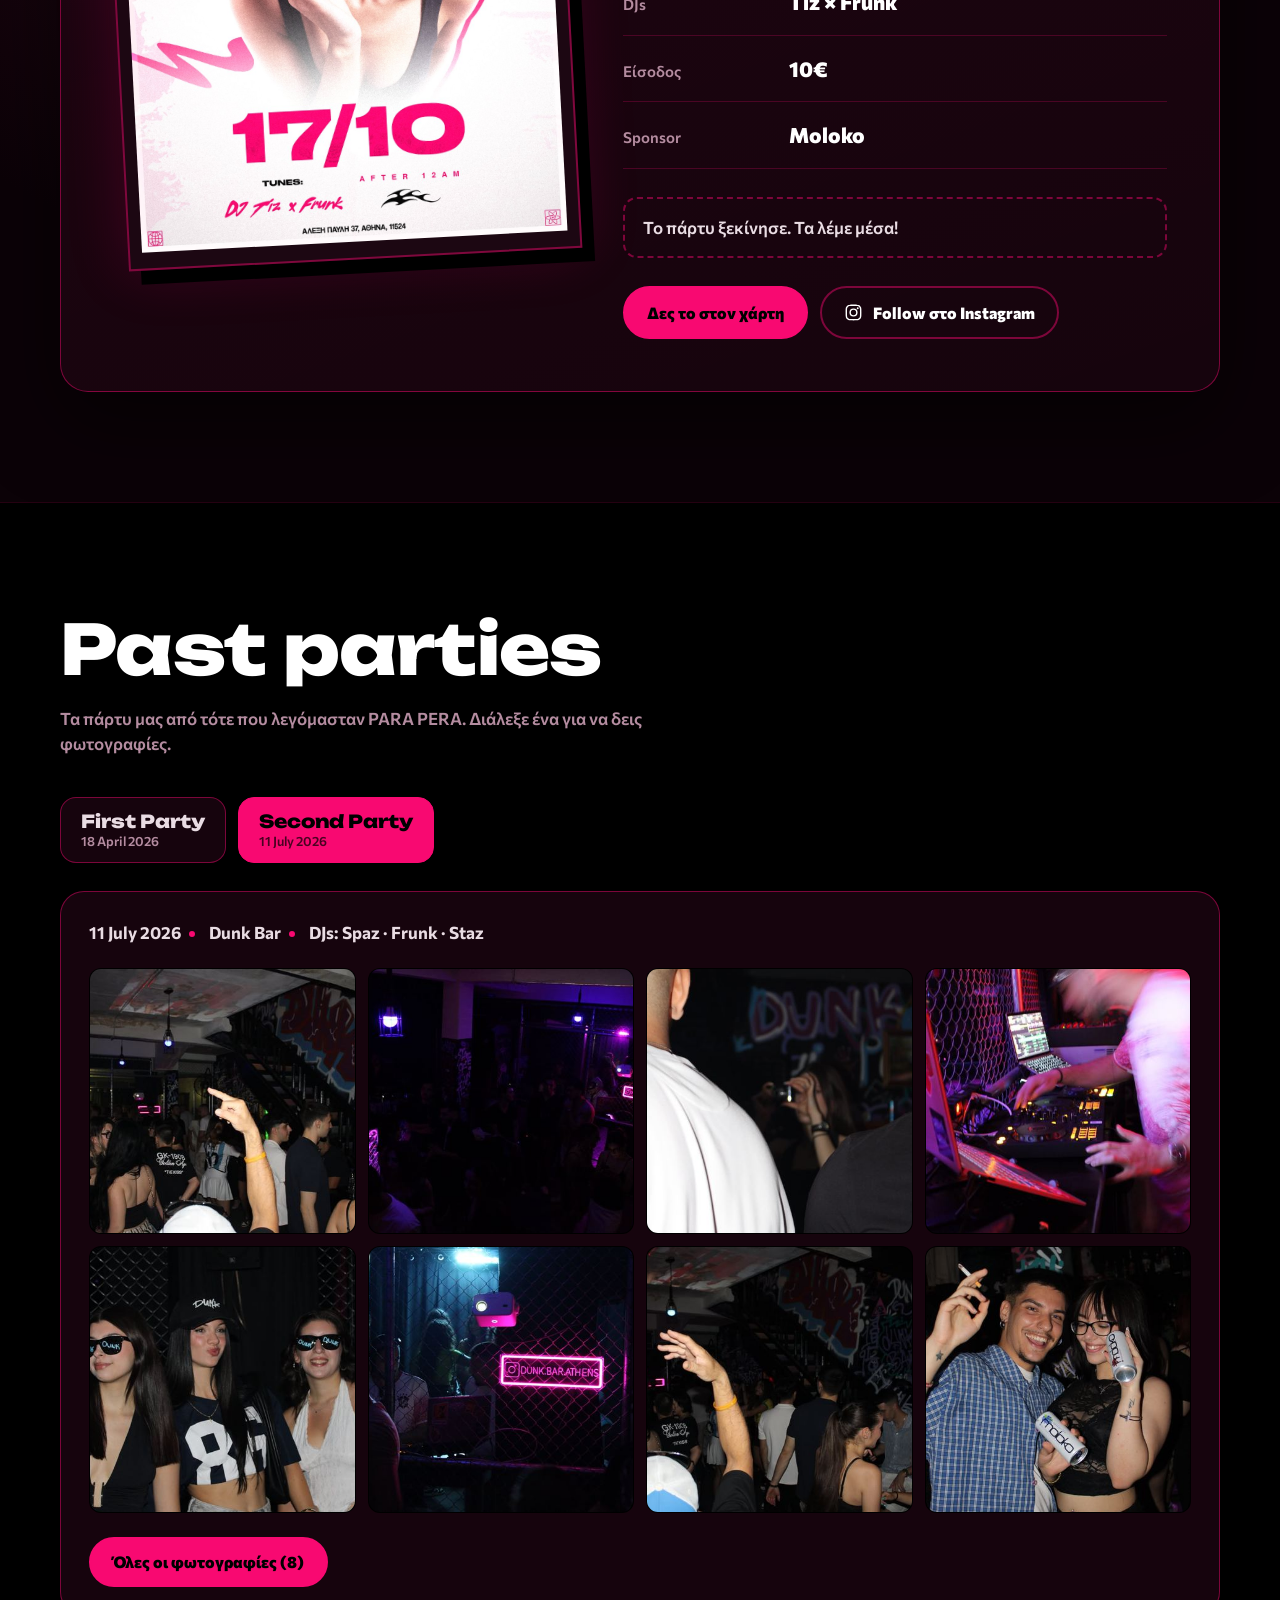
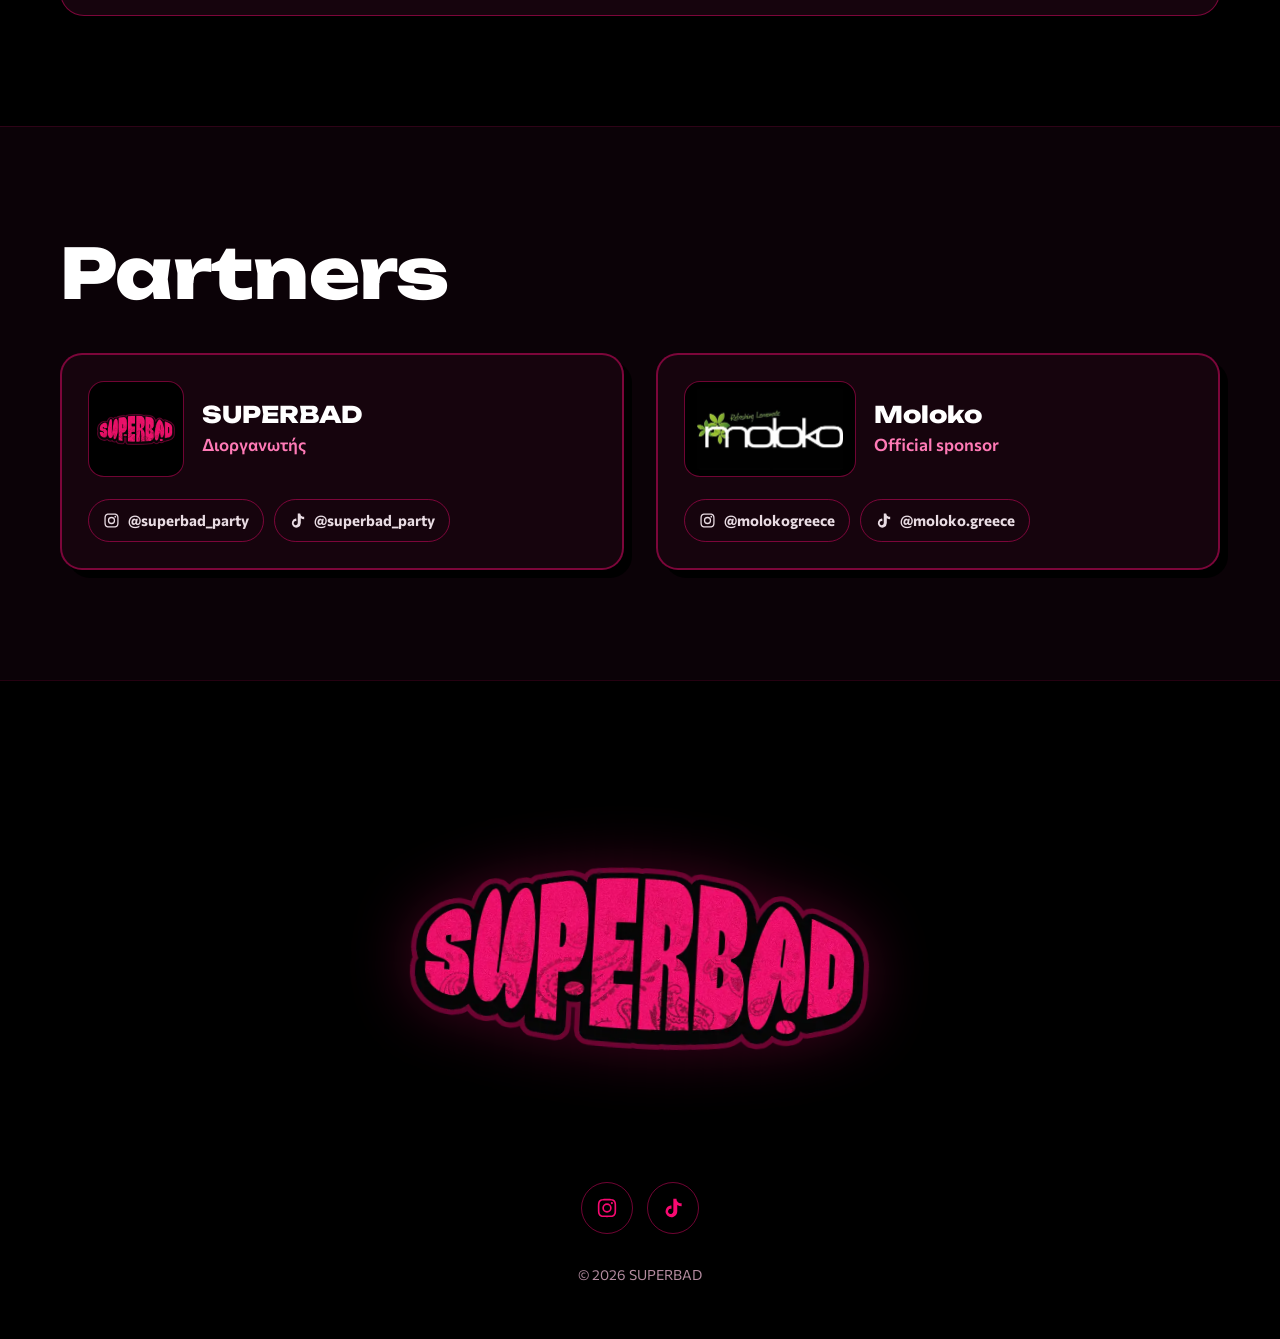
==== commit 1f1a3e27: "Add files via upload" ====
--- a/index.html
+++ b/index.html
@@ -19,7 +19,7 @@
 <link rel="preconnect" href="https://fonts.googleapis.com">
 <link rel="preconnect" href="https://fonts.gstatic.com" crossorigin>
 <link rel="stylesheet" href="https://fonts.googleapis.com/css2?family=Unbounded:wght@700;800&family=Commissioner:wght@400;600;700;800&display=swap">
-<link rel="stylesheet" href="styles.css?v=7">
+<link rel="stylesheet" href="styles.css?v=11">
 </head>
 <body>
 <svg width="0" height="0" style="position:absolute" aria-hidden="true">
@@ -46,7 +46,7 @@
   <a href="#partners" onclick="closeMobile()">Partners</a>
 </div>
 
-<!-- HERO: video με το logo αριστερά, αφίσα δεξιά -->
+<!-- HERO: video με το logo που κουνιέται -->
 <section class="hero" id="home">
   <div class="hero-media">
     <video class="hero-video" autoplay muted loop playsinline preload="auto" disablepictureinpicture disableremoteplayback poster="hero-bg.jpg">
@@ -59,10 +59,6 @@
   <div class="hero-inner">
     <h1 class="sr-only">SUPERBAD</h1>
     <div class="hero-side">
-      <figure class="poster hero-poster">
-        <div class="poster-ph"><span class="display">Poster<br>drops<br>soon</span></div>
-        <img class="js-poster" alt="Αφίσα του επόμενου πάρτυ" hidden>
-      </figure>
       <p class="hero-sub" id="heroSub">Το επόμενο πάρτυ ανακοινώνεται σύντομα.</p>
       <a class="btn hero-btn" href="#next">Όλες οι λεπτομέρειες</a>
     </div>
@@ -78,7 +74,7 @@
     <div class="party">
       <figure class="poster">
         <div class="poster-ph"><span class="display">Poster<br>drops<br>soon</span></div>
-        <img class="js-poster" alt="Αφίσα του επόμενου πάρτυ" hidden>
+        <img class="js-poster" alt="Αφίσα του επόμενου πάρτυ" role="button" tabindex="0" title="Πάτα για να δεις όλη την αφίσα" hidden>
       </figure>
 
       <article class="info" aria-labelledby="nName">
@@ -90,6 +86,7 @@
           <div class="info-row"><dt>Μαγαζί</dt><dd id="nVenue">TBA</dd></div>
           <div class="info-row"><dt>Διεύθυνση</dt><dd id="nAddress">TBA</dd></div>
           <div class="info-row"><dt>DJs</dt><dd id="nOnDeck">TBA</dd></div>
+          <div class="info-row"><dt>Είσοδος</dt><dd id="nEntry">TBA</dd></div>
           <div class="info-row"><dt>Sponsor</dt><dd id="nSponsor">TBA</dd></div>
         </dl>
 
@@ -168,7 +165,13 @@
   <p class="footer-copy">© <span id="yr"></span> SUPERBAD</p>
 </footer>
 
-<script src="events.js?v=7"></script>
+<!-- Αφίσα σε πλήρες μέγεθος -->
+<div class="lightbox" id="posterBox" role="dialog" aria-modal="true" aria-label="Αφίσα">
+  <div class="lightbox-topbar"><span></span><button class="lightbox-close" id="pbClose" type="button" aria-label="Κλείσιμο"><svg viewBox="0 0 24 24" aria-hidden="true"><path d="M6 6l12 12M18 6L6 18"/></svg></button></div>
+  <div class="lightbox-img-wrap"><img id="pbImg" alt="Αφίσα του πάρτυ"></div>
+</div>
+
+<script src="events.js?v=10"></script>
 <script>
 document.getElementById('yr').textContent = new Date().getFullYear();
 const $ = id => document.getElementById(id);
@@ -185,9 +188,17 @@
 
 /* Next party */
 const N = typeof NEXT_EVENT !== 'undefined' ? NEXT_EVENT : {};
+/* Αφίσα: εμφανίζεται μόλις φορτώσει (δοκιμάζει .jpg και .png). Αν λείπει, μένει η προσωρινή κάρτα. */
 if (N.poster) {
-  document.querySelectorAll('.js-poster').forEach(img => { img.src = N.poster; img.hidden = false; });
-  document.querySelectorAll('.poster-ph').forEach(ph => ph.hidden = true);
+  const probe = new Image();
+  probe.onload = () => {
+    document.querySelectorAll('.js-poster').forEach(img => { img.src = probe.src; img.hidden = false; });
+    document.querySelectorAll('.poster-ph').forEach(ph => ph.hidden = true);
+  };
+  probe.onerror = () => {
+    if (!probe.dataset.alt && /\.jpe?g$/i.test(N.poster)) { probe.dataset.alt = 1; probe.src = N.poster.replace(/\.jpe?g$/i, '.png'); }
+  };
+  probe.src = N.poster;
 }
 const setText = (id, v) => { if (v) $(id).textContent = v; };
 setText('nName', N.name);
@@ -196,6 +207,7 @@
 setText('nTime', N.time);
 setText('nAddress', N.address);
 setText('nSponsor', N.sponsor);
+if (N.entry && $('nEntry')) $('nEntry').textContent = N.entry;
 if (N.onDeck) $('nOnDeck').textContent = Array.isArray(N.onDeck) ? N.onDeck.join(' × ') : N.onDeck;
 if (N.venueUrl && isSet(N.venue)) {
   $('nVenue').innerHTML = `<a href="${N.venueUrl}" target="_blank" rel="noopener">${N.venue}</a>`;
@@ -277,6 +289,18 @@
   document.addEventListener('click', retry, { once: true });
 }
 
+/* Πάτημα στην αφίσα: ανοίγει ολόκληρη */
+const posterBox = $('posterBox');
+const openPoster = src => { $('pbImg').src = src; posterBox.classList.add('active'); document.body.style.overflow = 'hidden'; $('pbClose').focus(); };
+const closePoster = () => { posterBox.classList.remove('active'); document.body.style.overflow = ''; };
+document.querySelectorAll('.js-poster').forEach(img => {
+  img.addEventListener('click', () => openPoster(img.src));
+  img.addEventListener('keydown', e => { if (e.key === 'Enter' || e.key === ' ') { e.preventDefault(); openPoster(img.src); } });
+});
+$('pbClose').addEventListener('click', closePoster);
+posterBox.addEventListener('click', e => { if (e.target === posterBox || e.target.classList.contains('lightbox-img-wrap')) closePoster(); });
+document.addEventListener('keydown', e => { if (e.key === 'Escape' && posterBox.classList.contains('active')) closePoster(); });
+
 function closeMobile() {
   mMenu.classList.remove('open');
   mBtn.textContent = 'Menu';
--- a/styles.css
+++ b/styles.css
@@ -348,3 +348,52 @@
   .pp-meta span + span::before { display: none; }
   .pp-tab { font-size: 16px; }
 }
+
+/* ---------------- HERO: μόνο το video με το logo (όπως στο PARA PERA) ---------------- */
+.hero-inner { display: flex; flex-direction: column; justify-content: flex-end; align-items: center; padding: 100px 20px 9vh; }
+.hero-side { grid-column: auto; }
+.hero-video { object-position: 50% 50%; }
+.hero-media { background-position: 50% 50%; }
+@media (max-width: 900px) {
+  .hero-media { height: 46svh; background-position: 50% 50%; }
+  .hero-video { object-position: 50% 50%; }
+  .hero-inner { display: block; margin-top: 0; padding: 18px 20px 56px; }
+}
+.hero-sub { max-width: 46ch; }
+
+/* ---------------- LIGHTBOX: νέα κουμπιά ---------------- */
+.lightbox-close, .lightbox-nav-btn {
+  width: 50px; height: 50px; border-radius: 50%; padding: 0; display: grid; place-items: center; cursor: pointer;
+  background: rgba(255,255,255,.08); color: #fff; border: 1px solid rgba(255,255,255,.22);
+  -webkit-backdrop-filter: blur(8px); backdrop-filter: blur(8px);
+  transition: background .15s, border-color .15s, color .15s;
+}
+.lightbox-close svg, .lightbox-nav-btn svg { width: 22px; height: 22px; fill: none; stroke: currentColor; stroke-width: 2.2; stroke-linecap: round; stroke-linejoin: round; }
+.lightbox-close:hover, .lightbox-nav-btn:hover { background: #F80971; border-color: #F80971; color: #000; }
+.lightbox-nav-btn { position: absolute; top: 50%; transform: translateY(-50%); z-index: 2; }
+.lb-prev { left: 22px; } .lb-next { right: 22px; }
+.lightbox-counter {
+  font: 700 14px/1 "Commissioner", system-ui, sans-serif; color: #fff; letter-spacing: .04em;
+  background: rgba(255,255,255,.08); border: 1px solid rgba(255,255,255,.22); padding: 10px 15px; border-radius: 999px;
+}
+.lightbox-img-wrap img { border: 0; border-radius: 8px; box-shadow: 0 20px 60px rgba(0,0,0,.6); }
+@media (max-width: 720px) {
+  .lightbox-nav-btn { top: auto; bottom: 22px; transform: none; }
+  .lb-prev { left: calc(50% - 62px); } .lb-next { right: calc(50% - 62px); }
+  .lightbox-img-wrap { padding: 76px 10px 96px; }
+}
+
+/* ---------------- ΑΦΙΣΑ: πάτημα για μεγέθυνση ---------------- */
+.poster .js-poster { cursor: zoom-in; }
+.zoom-hint {
+  position: absolute; right: 22px; bottom: 26px; display: inline-flex; align-items: center; gap: 6px; cursor: zoom-in;
+  font: 700 13px/1 "Commissioner", system-ui, sans-serif; color: #fff;
+  background: rgba(0,0,0,.65); border: 1px solid rgba(255,255,255,.25); padding: 8px 12px; border-radius: 999px;
+}
+.zoom-hint svg { width: 15px; height: 15px; fill: none; stroke: currentColor; stroke-width: 2; stroke-linecap: round; }
+#posterBox .lightbox-img-wrap { padding: 70px 16px 24px; }
+.lightbox-img-wrap img { max-height: calc(100vh - 170px); max-height: calc(100dvh - 170px); width: auto; }
+#posterBox .lightbox-img-wrap img { max-height: calc(100vh - 100px); max-height: calc(100dvh - 100px); }
+
+/* Κουμπιά επίπεδα (2D), χωρίς σκιά */
+.btn, .btn:hover, .btn:active { box-shadow: none; transform: none; }
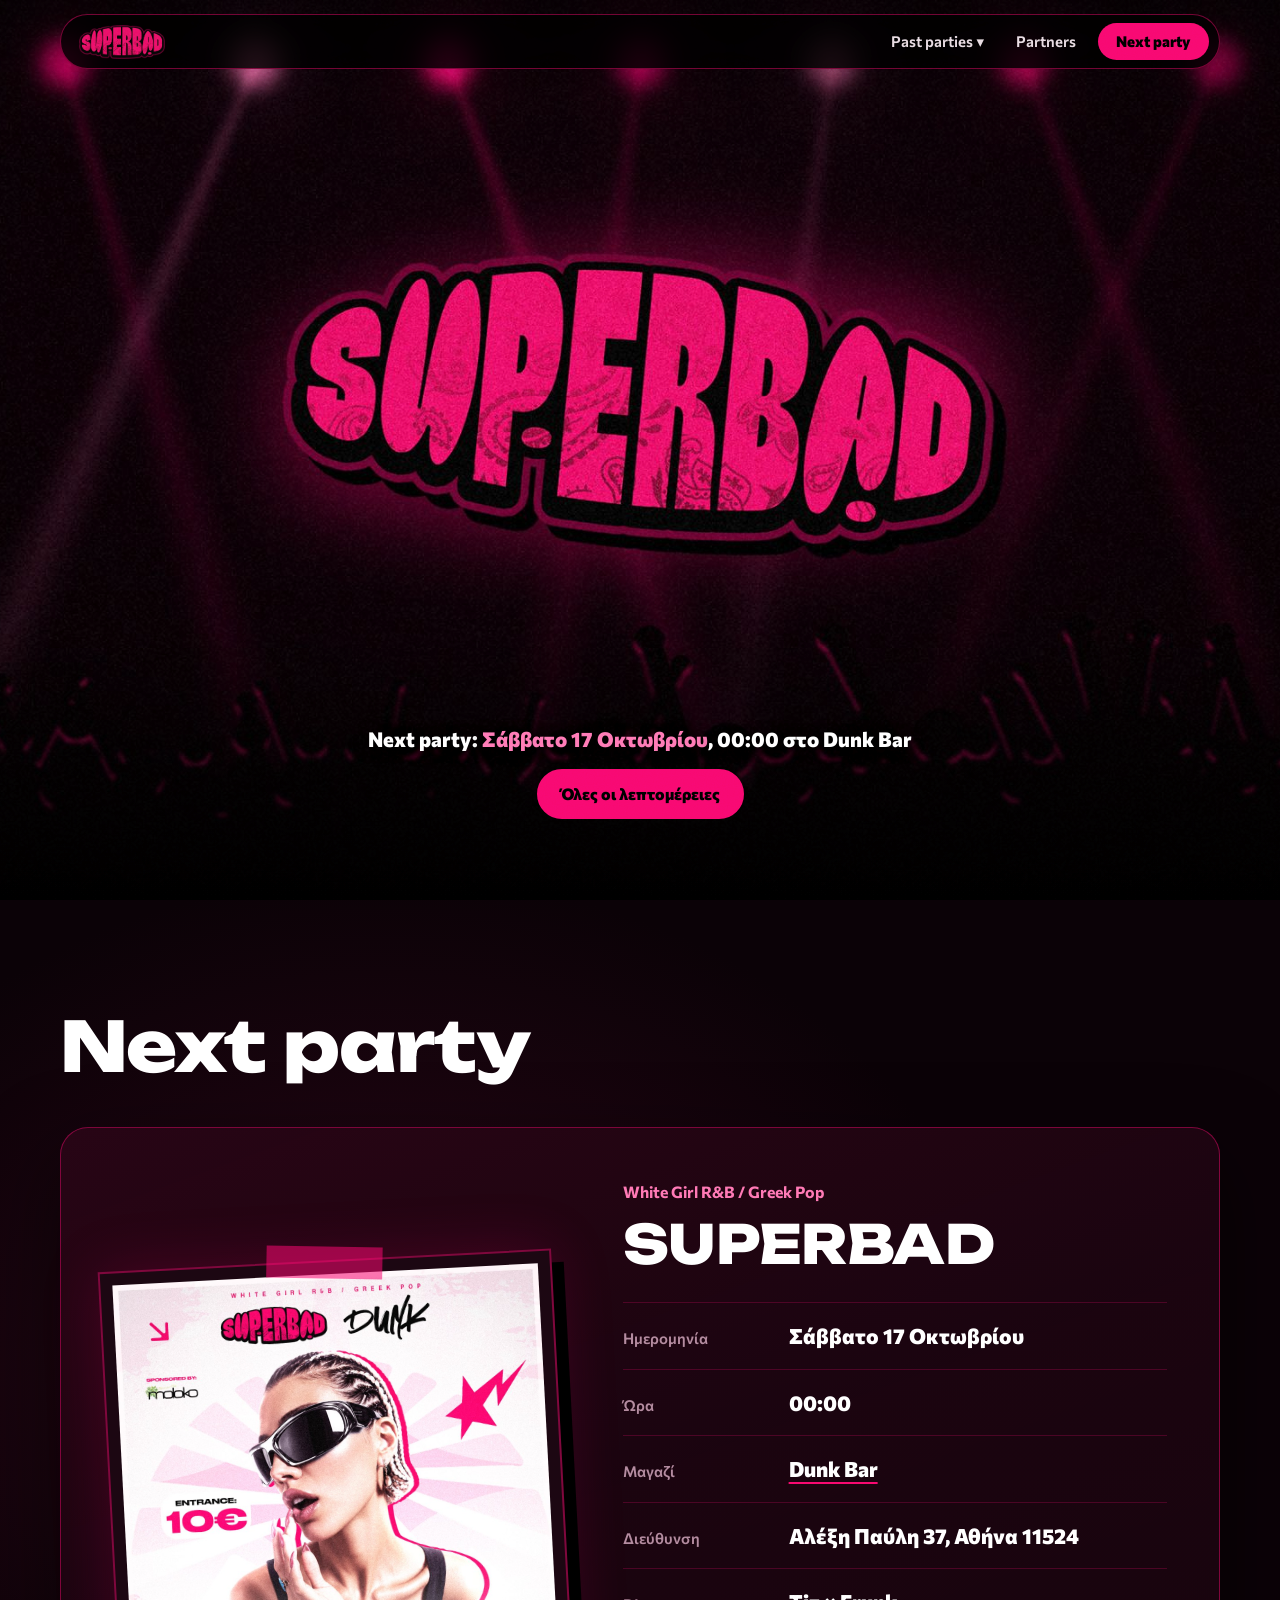
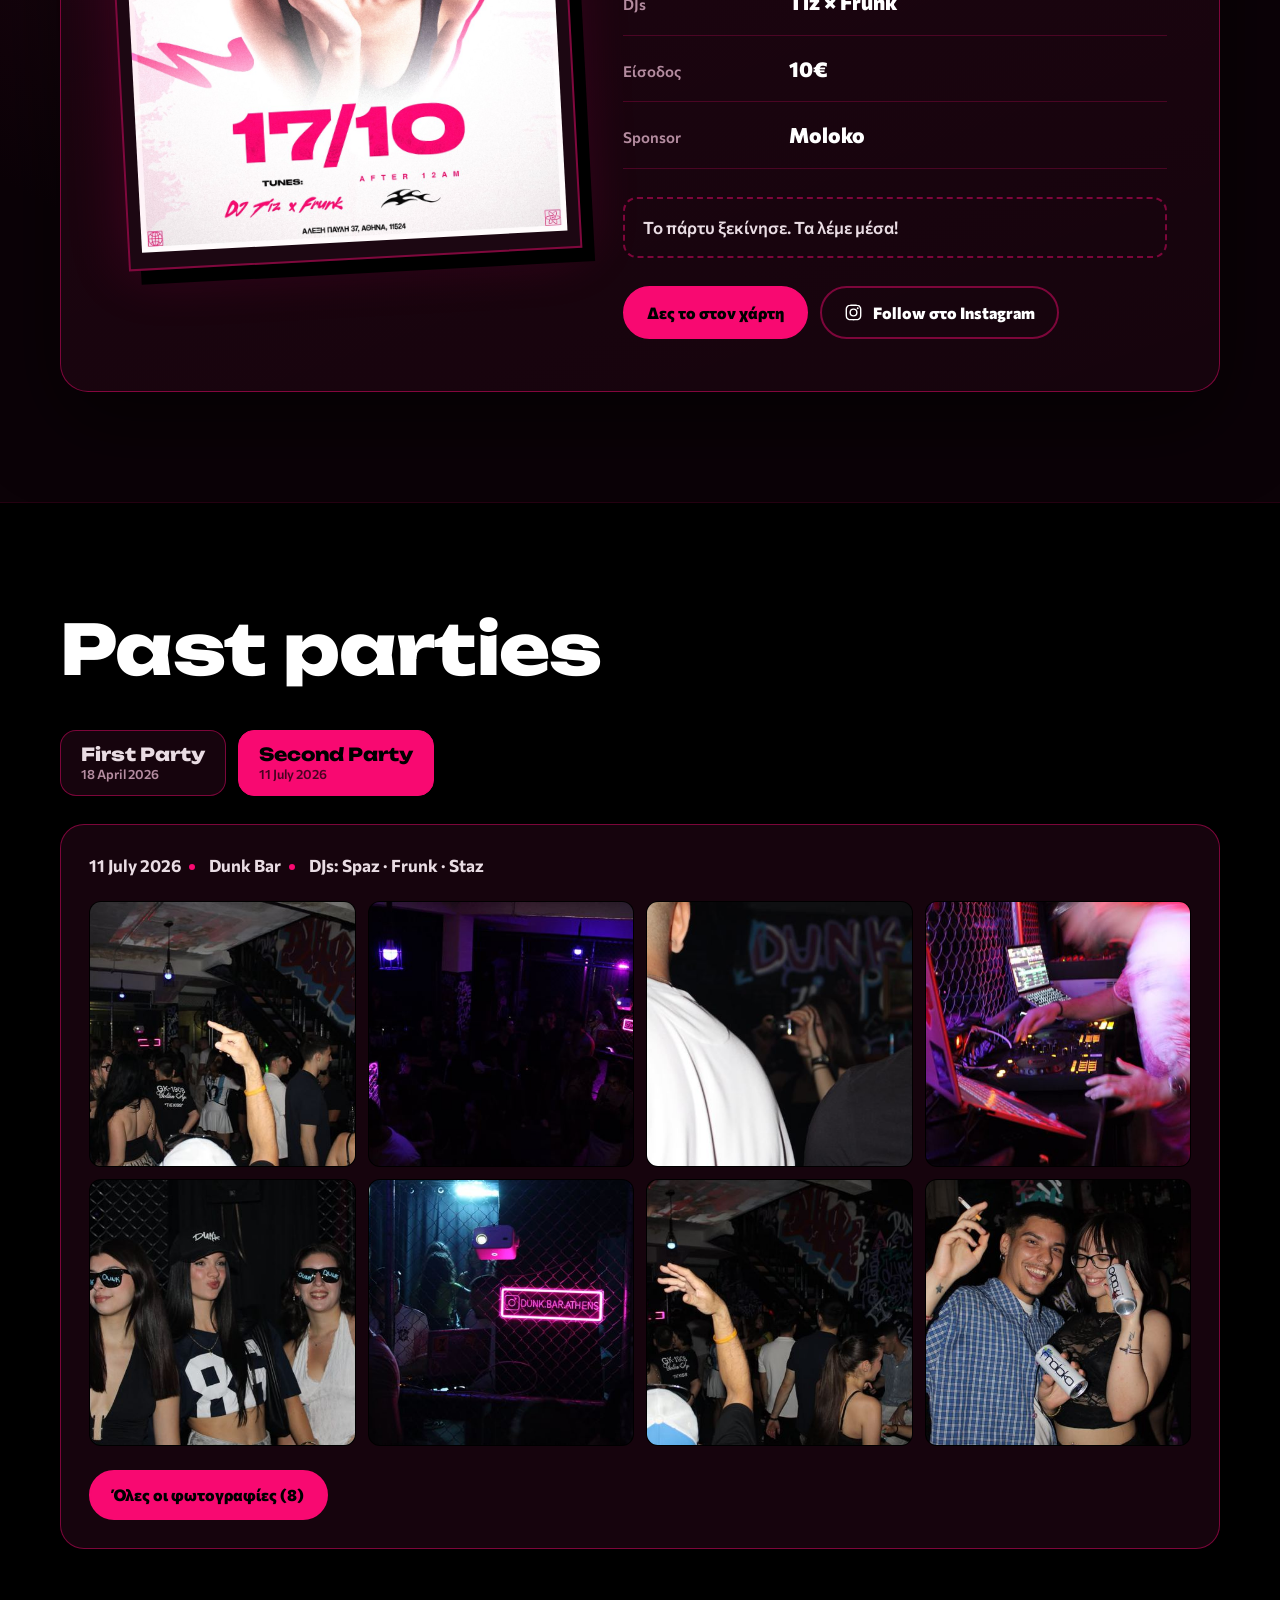
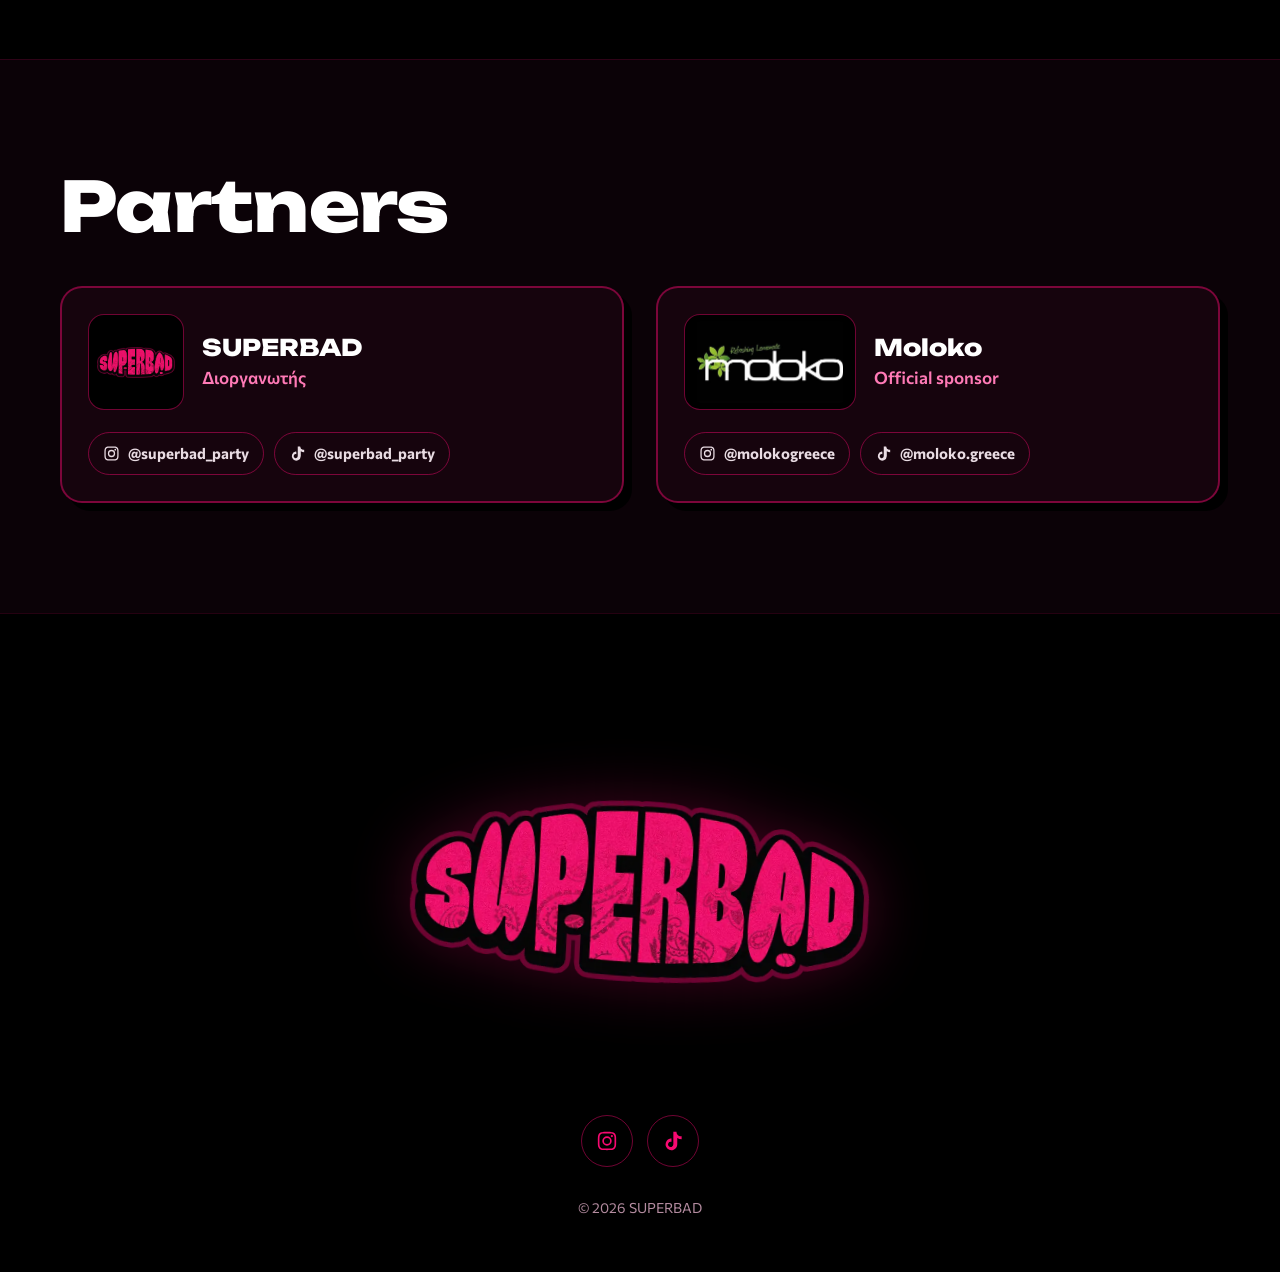
==== commit 627fd166: "Add files via upload" ====
--- a/index.html
+++ b/index.html
@@ -19,7 +19,7 @@
 <link rel="preconnect" href="https://fonts.googleapis.com">
 <link rel="preconnect" href="https://fonts.gstatic.com" crossorigin>
 <link rel="stylesheet" href="https://fonts.googleapis.com/css2?family=Unbounded:wght@700;800&family=Commissioner:wght@400;600;700;800&display=swap">
-<link rel="stylesheet" href="styles.css?v=11">
+<link rel="stylesheet" href="styles.css?v=12">
 </head>
 <body>
 <svg width="0" height="0" style="position:absolute" aria-hidden="true">
@@ -49,9 +49,9 @@
 <!-- HERO: video με το logo που κουνιέται -->
 <section class="hero" id="home">
   <div class="hero-media">
-    <video class="hero-video" autoplay muted loop playsinline preload="auto" disablepictureinpicture disableremoteplayback poster="hero-bg.jpg">
-      <source src="hero.mp4" type="video/mp4">
-      <source src="hero.mov" type="video/mp4">
+    <video class="hero-video" autoplay muted loop playsinline preload="auto" disablepictureinpicture disableremoteplayback poster="hero-bg.jpg?v=12">
+      <source src="hero.mp4?v=12" type="video/mp4">
+      <source src="hero.mov?v=12" type="video/mp4">
     </video>
     <div class="hero-shade"></div>
   </div>
@@ -111,7 +111,6 @@
 <section class="section past" id="past" hidden>
   <div class="wrap">
     <h2 class="section-title display">Past parties</h2>
-    <p class="past-intro">Τα πάρτυ μας από τότε που λεγόμασταν PARA PERA. Διάλεξε ένα για να δεις φωτογραφίες.</p>
     <div class="pp-tabs" id="ppTabs" role="tablist" aria-label="Προηγούμενα πάρτυ"></div>
     <div class="pp-panel" id="ppPanel" role="tabpanel"></div>
   </div>
--- a/styles.css
+++ b/styles.css
@@ -307,7 +307,7 @@
 }
 
 /* ---------------- VIDEO: χωρίς κουμπί play στα κινητά ---------------- */
-.hero-media { background: #000 url("hero-bg.jpg") 34% 50% / cover no-repeat; }
+.hero-media { background: #000 url("hero-bg.jpg?v=12") 34% 50% / cover no-repeat; }
 .hero-video { pointer-events: none; }
 .hero-video.no-autoplay { visibility: hidden; }
 .hero-video::-webkit-media-controls,
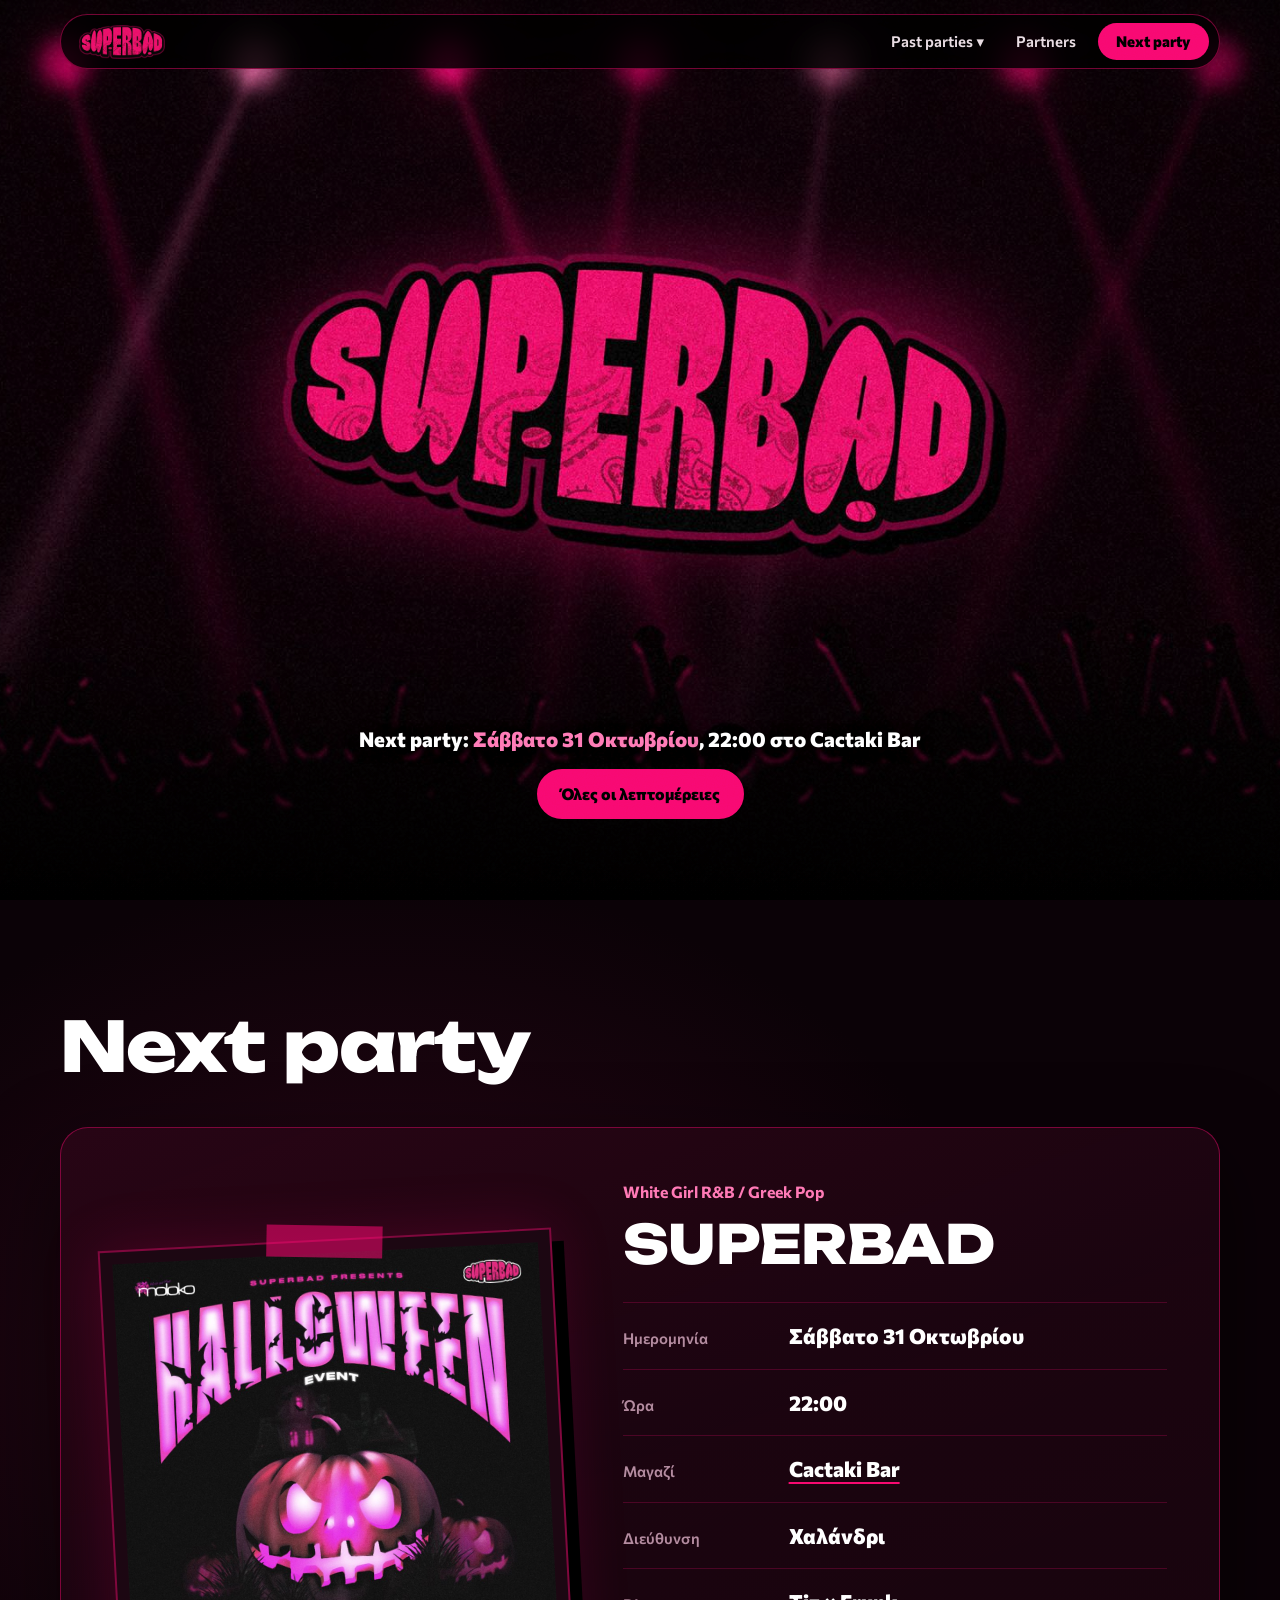
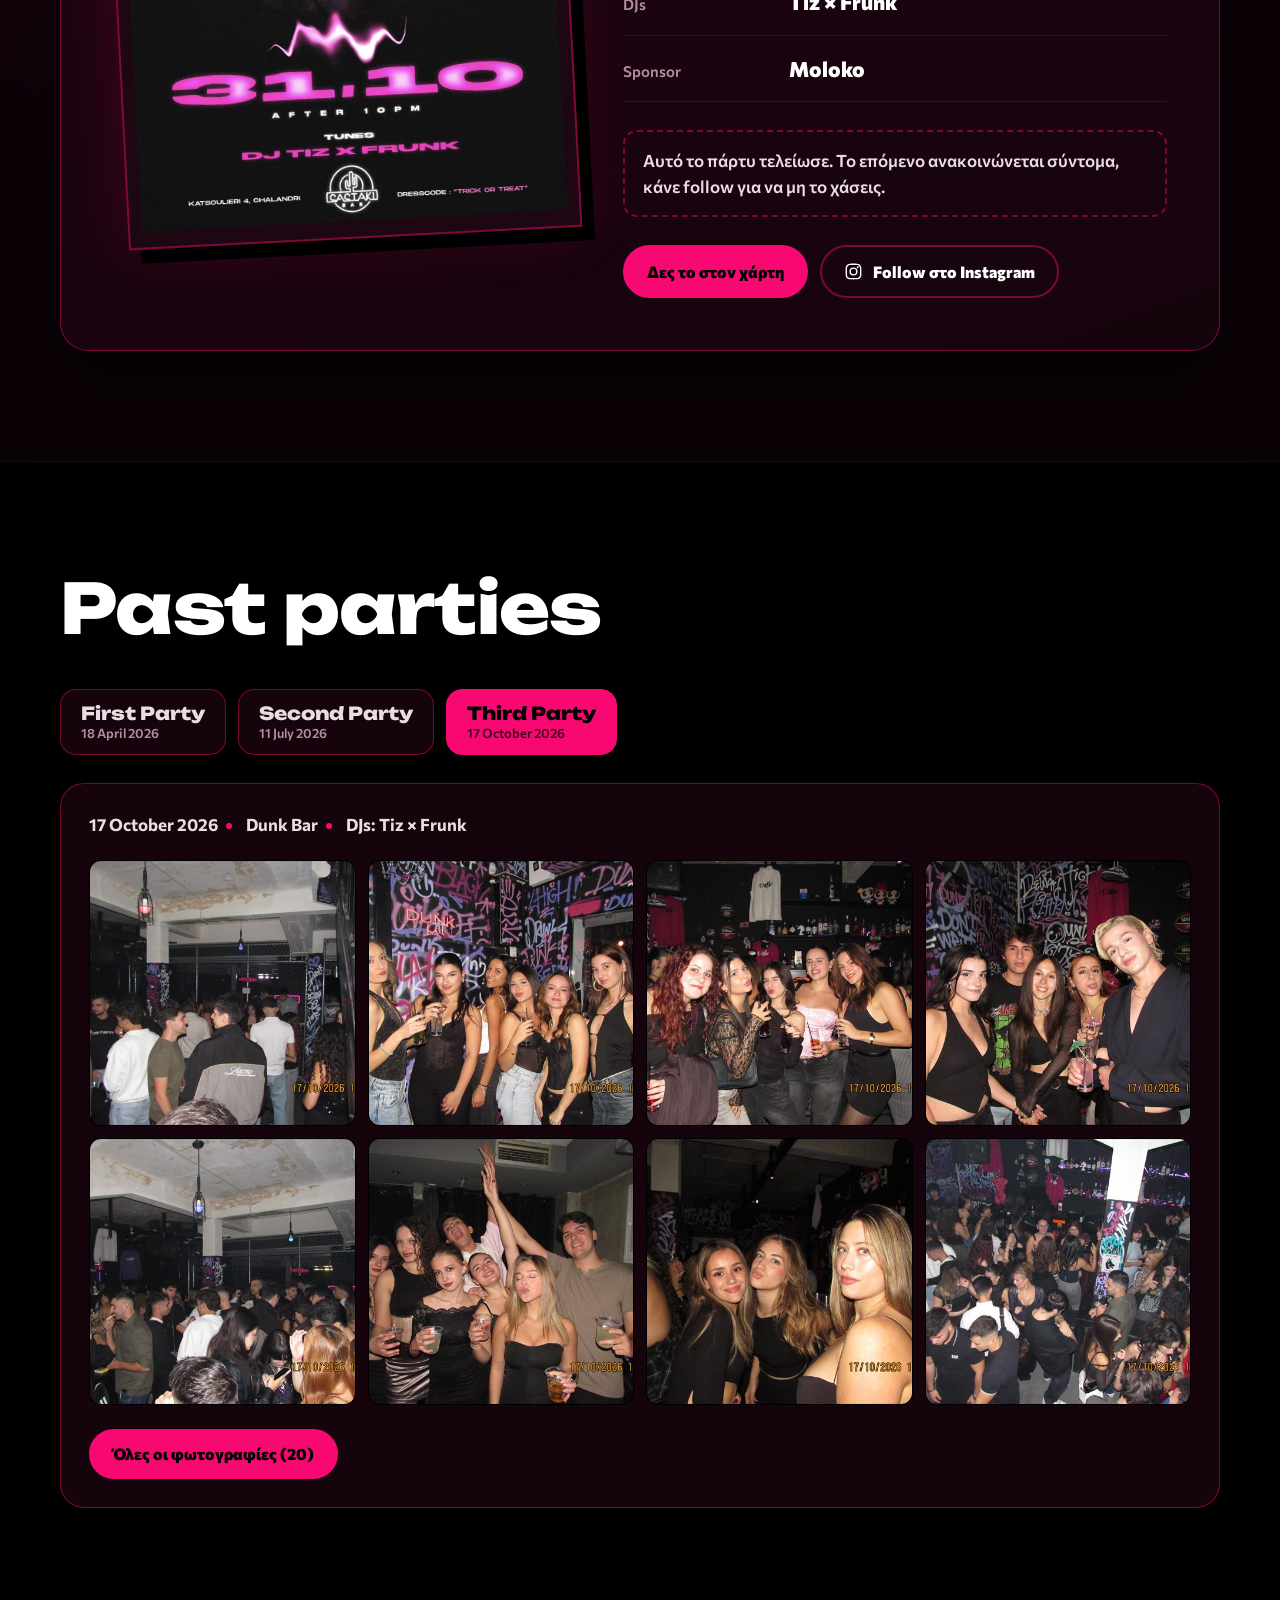
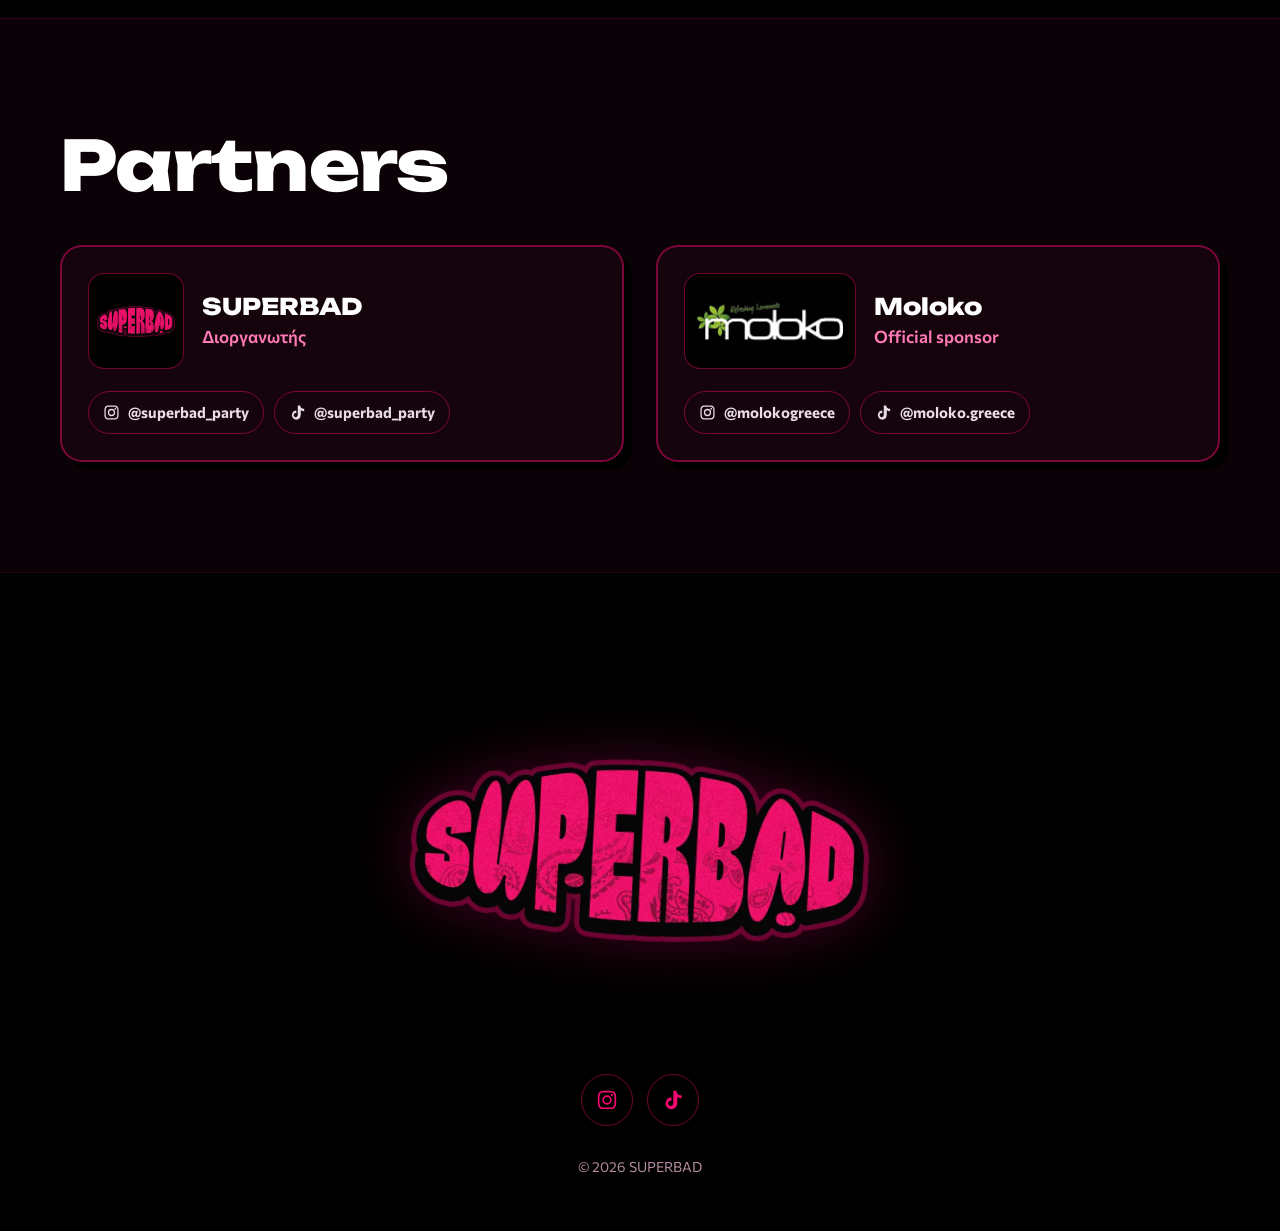
==== commit 121d786c: "Add files via upload" ====
--- a/index.html
+++ b/index.html
@@ -7,8 +7,10 @@
 <meta name="description" content="SUPERBAD — φοιτητικό πάρτυ. Ημερομηνία, μαγαζί και lineup του επόμενου πάρτυ.">
 <meta property="og:title" content="SUPERBAD">
 <meta property="og:description" content="Φοιτητικό πάρτυ. Δες πότε και πού είναι το επόμενο.">
-<meta property="og:image" content="logo-sticker.svg">
+<meta property="og:image" content="https://superbadparty.github.io/superbadparty/logo.png">
+<meta property="og:url" content="https://superbadparty.github.io/superbadparty/">
 <meta property="og:type" content="website">
+<meta name="twitter:card" content="summary_large_image">
 <meta name="color-scheme" content="dark">
 <meta name="theme-color" content="#000000">
 <link rel="icon" href="logo-sticker.svg" type="image/svg+xml">
@@ -19,7 +21,7 @@
 <link rel="preconnect" href="https://fonts.googleapis.com">
 <link rel="preconnect" href="https://fonts.gstatic.com" crossorigin>
 <link rel="stylesheet" href="https://fonts.googleapis.com/css2?family=Unbounded:wght@700;800&family=Commissioner:wght@400;600;700;800&display=swap">
-<link rel="stylesheet" href="styles.css?v=12">
+<link rel="stylesheet" href="styles.css?v=13">
 </head>
 <body>
 <svg width="0" height="0" style="position:absolute" aria-hidden="true">
@@ -51,7 +53,6 @@
   <div class="hero-media">
     <video class="hero-video" autoplay muted loop playsinline preload="auto" disablepictureinpicture disableremoteplayback poster="hero-bg.jpg?v=12">
       <source src="hero.mp4?v=12" type="video/mp4">
-      <source src="hero.mov?v=12" type="video/mp4">
     </video>
     <div class="hero-shade"></div>
   </div>
@@ -170,7 +171,7 @@
   <div class="lightbox-img-wrap"><img id="pbImg" alt="Αφίσα του πάρτυ"></div>
 </div>
 
-<script src="events.js?v=10"></script>
+<script src="events.js?v=13"></script>
 <script>
 document.getElementById('yr').textContent = new Date().getFullYear();
 const $ = id => document.getElementById(id);
@@ -206,7 +207,9 @@
 setText('nTime', N.time);
 setText('nAddress', N.address);
 setText('nSponsor', N.sponsor);
-if (N.entry && $('nEntry')) $('nEntry').textContent = N.entry;
+/* Είσοδος: αν είναι άδειο στο events.js, η γραμμή κρύβεται εντελώς */
+if (N.entry) $('nEntry').textContent = N.entry;
+else $('nEntry').parentElement.hidden = true;
 if (N.onDeck) $('nOnDeck').textContent = Array.isArray(N.onDeck) ? N.onDeck.join(' × ') : N.onDeck;
 if (N.venueUrl && isSet(N.venue)) {
   $('nVenue').innerHTML = `<a href="${N.venueUrl}" target="_blank" rel="noopener">${N.venue}</a>`;
@@ -218,20 +221,29 @@
   $('heroSub').innerHTML = `Next party: <span>${N.date}</span>${isSet(N.time) ? ', ' + N.time : ''}${isSet(N.venue) ? ' στο ' + N.venue : ''}`;
 }
 
-/* Countdown: δείχνεται μόνο όταν υπάρχει iso ημερομηνία */
+/* Countdown: δείχνεται μόνο όταν υπάρχει iso ημερομηνία.
+   Όταν ξεκινήσει γράφει «ξεκίνησε»· 8 ώρες μετά, ότι τελείωσε (αν ξεχαστεί το events.js). */
 if (N.iso && !isNaN(new Date(N.iso))) {
   const target = new Date(N.iso).getTime();
   const pad = n => String(n).padStart(2, '0');
+  let timer;
   const tick = () => {
     const d = Math.max(0, target - Date.now());
     $('cdD').textContent = pad(Math.floor(d / 864e5));
     $('cdH').textContent = pad(Math.floor(d / 36e5) % 24);
     $('cdM').textContent = pad(Math.floor(d / 6e4) % 60);
     $('cdS').textContent = pad(Math.floor(d / 1e3) % 60);
-    if (d === 0) { $('countdown').hidden = true; $('soonNote').hidden = false; $('soonNote').textContent = 'Το πάρτυ ξεκίνησε. Τα λέμε μέσα!'; }
+    if (d === 0) {
+      clearInterval(timer);
+      const over = Date.now() - target > 8 * 36e5;
+      $('countdown').hidden = true; $('soonNote').hidden = false;
+      $('soonNote').textContent = over
+        ? 'Αυτό το πάρτυ τελείωσε. Το επόμενο ανακοινώνεται σύντομα, κάνε follow για να μη το χάσεις.'
+        : 'Το πάρτυ ξεκίνησε. Τα λέμε μέσα!';
+    }
   };
   $('countdown').hidden = false; $('soonNote').hidden = true;
-  tick(); setInterval(tick, 1000);
+  timer = setInterval(tick, 1000); tick();
 }
 
 /* Past parties: εμφανίζονται μόνο αν υπάρχουν */
@@ -249,9 +261,10 @@
     const meta = [e.date, e.venue, e.lineup ? 'DJs: ' + e.lineup : ''].filter(Boolean);
     $('ppPanel').innerHTML = `
       <p class="pp-meta">${meta.map(m => `<span>${m}</span>`).join('')}</p>
-      <div class="pp-grid">${thumbs.slice(0, 8).map((t, k) =>
+      ${thumbs.length ? `<div class="pp-grid">${thumbs.slice(0, 8).map((t, k) =>
         `<a class="pp-photo" href="past.html?event=${e.slug}&photo=${k + 1}" aria-label="Φωτογραφία ${k + 1}"><img src="${t}" alt="" loading="lazy" onerror="this.onerror=null;this.src=this.src.replace('/thumbs/','/')"></a>`).join('')}</div>
-      <a class="btn pp-all" href="past.html?event=${e.slug}">Όλες οι φωτογραφίες (${thumbs.length})</a>`;
+      <a class="btn pp-all" href="past.html?event=${e.slug}">Όλες οι φωτογραφίες (${thumbs.length})</a>`
+      : `<p class="empty-note">Οι φωτογραφίες ανεβαίνουν σύντομα.</p>`}`;
   };
   document.querySelectorAll('.pp-tab').forEach(t => t.addEventListener('click', () => showParty(+t.dataset.i)));
   showParty(PAST.length - 1);
